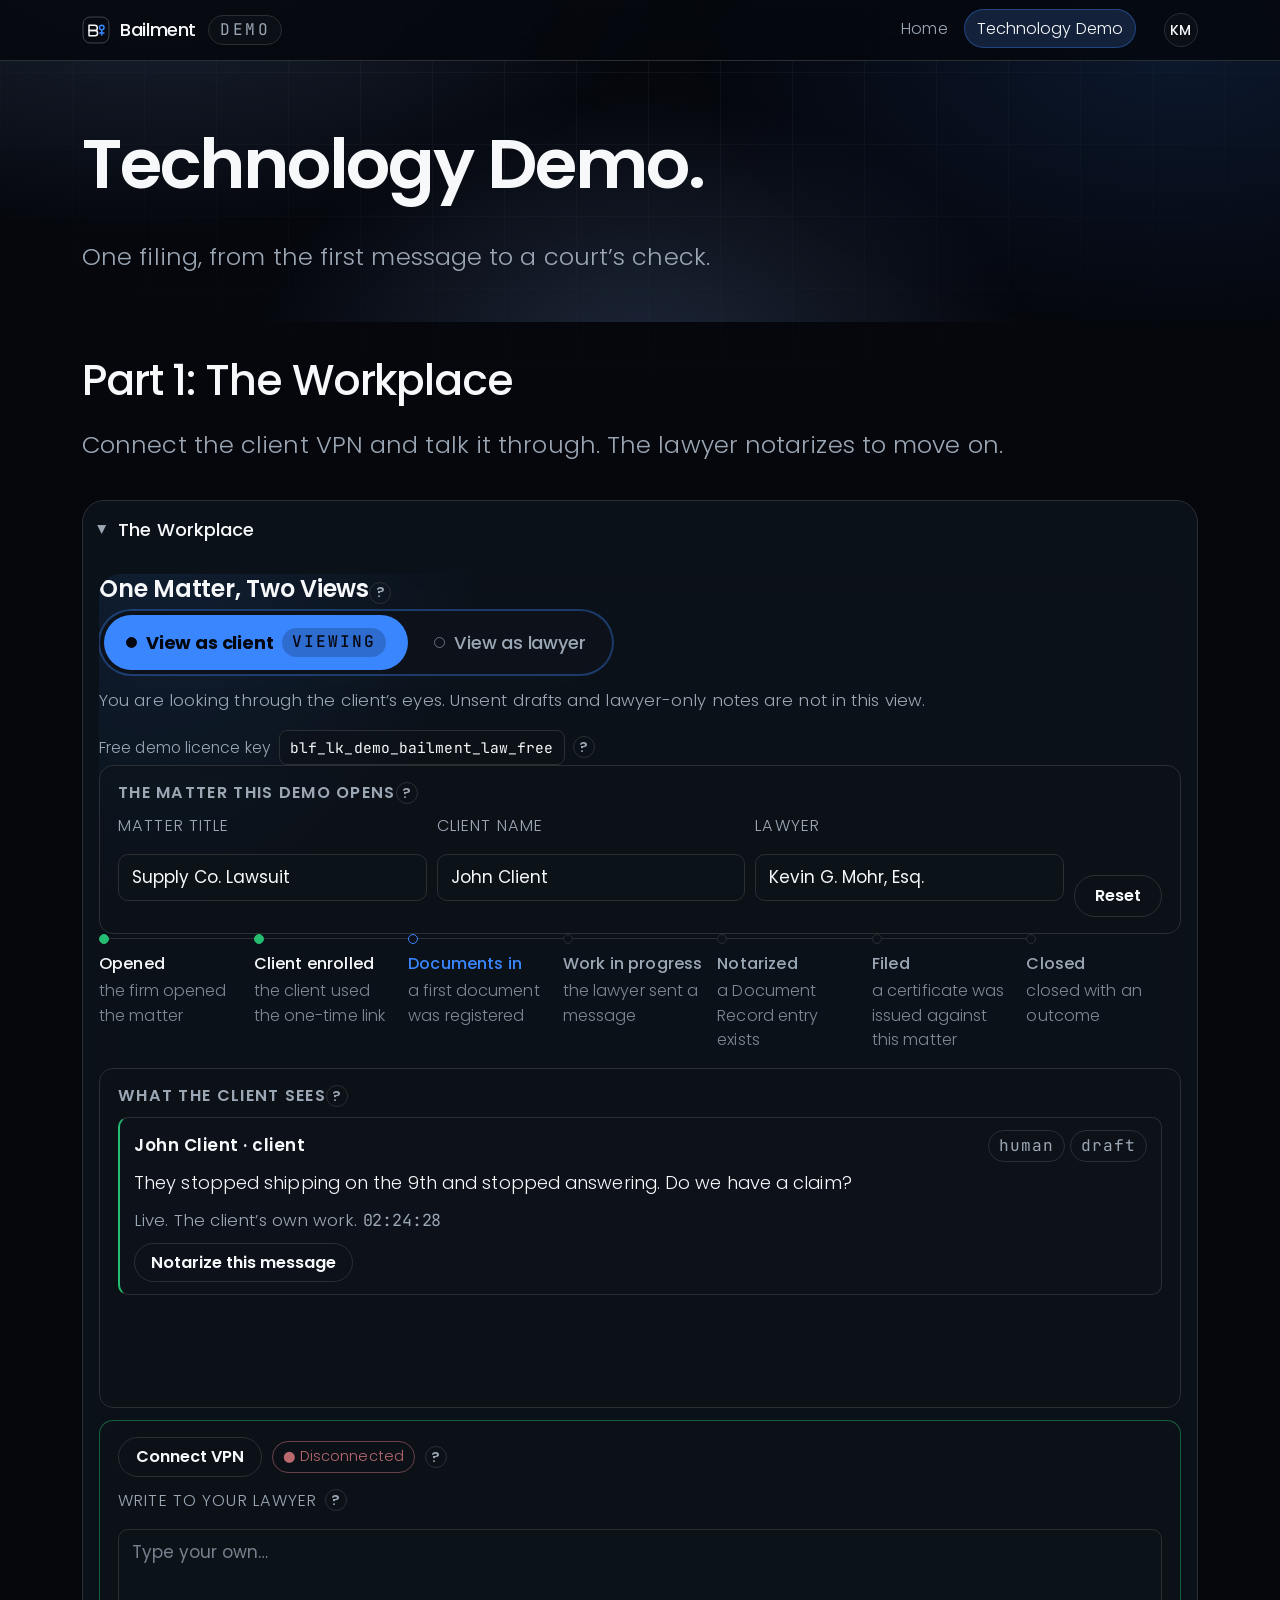
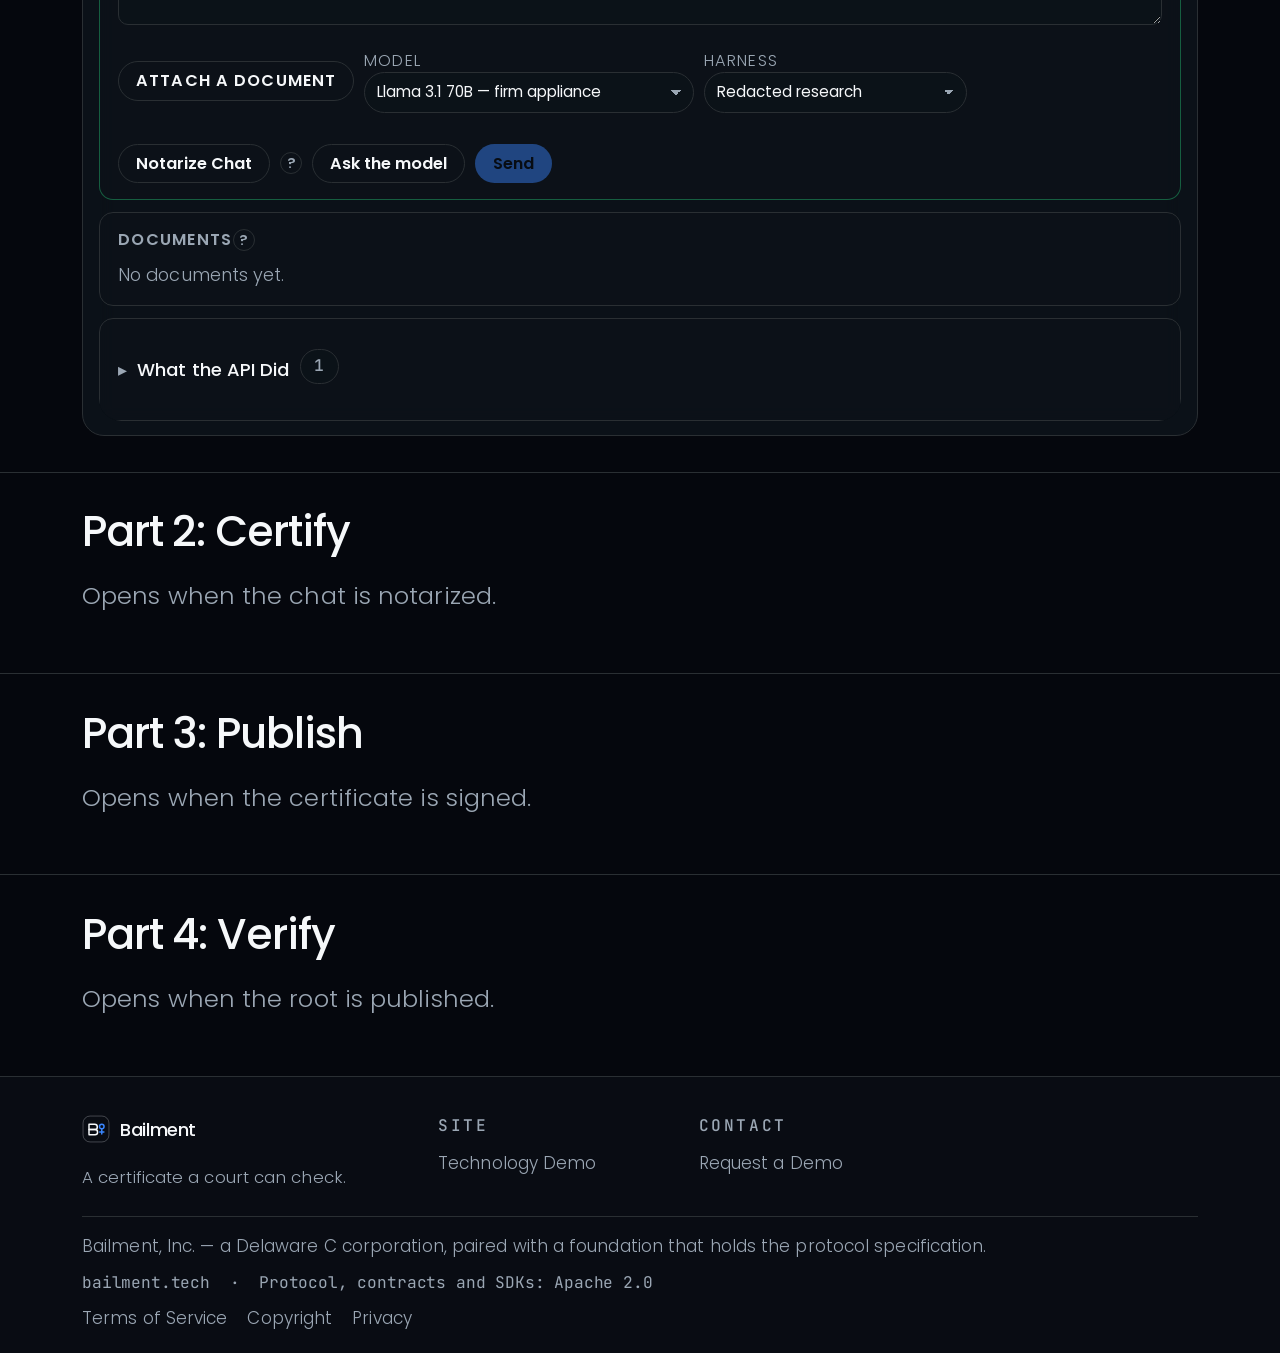
==== all-together.html @ ba3ec566 "Bailment site (bailment.tech) Co-Authored-By: Claude Opus 5.5 <noreply@anthropic.com>" ====
<!DOCTYPE html>
<html lang="en">
<head>
  <meta charset="utf-8">
  <meta name="viewport" content="width=device-width, initial-scale=1">
  <meta http-equiv="Cache-Control" content="no-cache">
  <title>Technology Demo &mdash; one filing, start to finish | Bailment</title>
  <meta name="description" content="One filing from start to finish: work the matter, certify it, publish the root, and check it the way a court would.">
  <meta name="color-scheme" content="dark">
  <link rel="canonical" href="https://bailment.tech/all-together.html">
  <link rel="icon" href="assets/favicon.svg" type="image/svg+xml">
  <meta property="og:type" content="website">
  <meta property="og:site_name" content="Bailment">
  <meta property="og:title" content="Technology Demo &mdash; one filing, start to finish | Bailment">
  <meta property="og:description" content="One filing from start to finish: work the matter, certify it, publish the root, and check it the way a court would.">
  <meta property="og:url" content="https://bailment.tech/all-together.html">
  <meta property="og:image" content="https://bailment.tech/assets/og.png">
  <meta property="og:image:width" content="1200">
  <meta property="og:image:height" content="630">
  <meta property="og:image:alt" content="Bailment - a certificate a court can check">
  <meta name="twitter:card" content="summary_large_image">
  <meta name="twitter:title" content="Technology Demo &mdash; one filing, start to finish | Bailment">
  <meta name="twitter:description" content="One filing from start to finish: work the matter, certify it, publish the root, and check it the way a court would.">
  <meta name="twitter:image" content="https://bailment.tech/assets/og.png">
  <link rel="stylesheet" href="style.css?v=12">
  <link rel="stylesheet" href="app/app.css?v=20">
</head>
<body>
<a class="skip" href="#main">Skip to content</a>
<header class="nav">
  <div class="wrap nav-inner">
    <a class="brand" href="index.html">
      <svg viewBox="0 0 32 32" role="img" aria-label="Bailment mark" focusable="false"><title>Bailment</title><rect x="1.2" y="1.2" width="29.6" height="29.6" rx="8" fill="none" stroke="currentColor" stroke-opacity=".28"/><path d="M8 21.5V10.5h6.4a3.1 3.1 0 0 1 0 6.2H8" fill="none" stroke="currentColor" stroke-width="1.7" stroke-linecap="round" stroke-linejoin="round"/><path d="M8 16.7h6.9a2.9 2.9 0 0 1 0 5.8H8" fill="none" stroke="currentColor" stroke-width="1.7" stroke-linecap="round" stroke-linejoin="round"/><circle cx="22.6" cy="13.1" r="2.6" fill="none" stroke="#3A86FF" stroke-width="1.7"/><path d="M22.6 15.7v5.9" stroke="#3A86FF" stroke-width="1.7" stroke-linecap="round"/><path d="M20.2 19.4h4.8" stroke="#3A86FF" stroke-width="1.7" stroke-linecap="round"/></svg>
      <span class="brand-name">Bailment</span>
    </a>
    <span class="stage" data-config="demoBanner" title="Working demonstration, not a production deployment">demo</span>
    <nav aria-label="Main">
      <ul class="nav-links">
        <li><a href="index.html">Home</a></li>
        <li><a href="all-together.html" aria-current="page">Technology Demo</a></li>
      </ul>
    </nav>
  </div>
</header>

<main id="main">

<section class="hero">
  <div class="wrap">
    <h1>Technology Demo.</h1>
    <p class="lead">One filing, from the first message to a court&rsquo;s check.</p>
  </div>
</section>

<section class="section tight together-part" id="part-1">
  <div class="wrap">
    <h2>Part 1: The Workplace</h2>
    <p class="lead together-status" role="status">Connect the client VPN and talk it through. The lawyer notarizes to move on.</p>
    <!-- every notarized document, by name and hash; filled by app/together.js -->
    <ul class="together-docs" id="together-docs" hidden></ul>
    <details class="wp-fold together-fold" id="part-1-fold" open>
      <summary>The Workplace</summary>
      <section class="widget" id="widget-workplace" data-widget="workplace" aria-label="Workplace console">
        <p class="widget-placeholder">Loading&hellip;</p>
      </section>
    </details>
  </div>
</section>

<section class="section tight together-part" id="part-2">
  <div class="wrap">
    <h2>Part 2: Certify</h2>
    <p class="lead together-status" role="status">Opens when the chat is notarized.</p>
    <details class="wp-fold together-fold together-body" id="part-2-fold" hidden>
      <summary>The Certificate Generator</summary>
      <!-- id="wp-certify": the workplace's own certify buttons fill this builder, as they fill the dialog on workplace.html -->
      <section class="widget" id="wp-certify" data-widget="certificate" data-mode="build" aria-label="Certificate builder">
        <p class="widget-placeholder">Loading&hellip;</p>
      </section>
    </details>
  </div>
</section>

<section class="section tight together-part" id="part-3">
  <div class="wrap">
    <h2>Part 3: Publish</h2>
    <p class="lead together-status" role="status">Opens when the certificate is signed.</p>
    <details class="wp-fold together-fold together-body" id="part-3-fold" hidden>
      <summary>The Period Root</summary>
      <section class="widget" id="widget-protocol" data-widget="protocol" aria-label="Period root demo">
        <p class="widget-placeholder">Loading&hellip;</p>
      </section>
    </details>
  </div>
</section>

<section class="section tight together-part" id="part-4">
  <div class="wrap">
    <h2>Part 4: Verify</h2>
    <p class="lead together-status" role="status">Opens when the root is published.</p>
    <details class="wp-fold together-fold together-body" id="part-4-fold" hidden>
      <summary>The Verifier</summary>
      <section class="widget" id="widget-verifier" data-widget="certificate" data-mode="verify" aria-label="Certificate verifier">
        <p class="widget-placeholder">Loading&hellip;</p>
      </section>
    </details>
  </div>
</section>

</main>

<footer class="footer">
  <div class="wrap">
    <div class="footer-grid">
      <div>
        <a class="brand" href="index.html">
          <svg viewBox="0 0 32 32" role="img" aria-label="Bailment mark" focusable="false"><title>Bailment</title><rect x="1.2" y="1.2" width="29.6" height="29.6" rx="8" fill="none" stroke="currentColor" stroke-opacity=".28"/><path d="M8 21.5V10.5h6.4a3.1 3.1 0 0 1 0 6.2H8" fill="none" stroke="currentColor" stroke-width="1.7" stroke-linecap="round" stroke-linejoin="round"/><path d="M8 16.7h6.9a2.9 2.9 0 0 1 0 5.8H8" fill="none" stroke="currentColor" stroke-width="1.7" stroke-linecap="round" stroke-linejoin="round"/><circle cx="22.6" cy="13.1" r="2.6" fill="none" stroke="#3A86FF" stroke-width="1.7"/><path d="M22.6 15.7v5.9" stroke="#3A86FF" stroke-width="1.7" stroke-linecap="round"/><path d="M20.2 19.4h4.8" stroke="#3A86FF" stroke-width="1.7" stroke-linecap="round"/></svg>
          <span class="brand-name">Bailment</span>
        </a>
        <p class="muted" style="margin-top:14px;max-width:36ch;font-size:.98rem">
          A certificate a court can check.
        </p>
      </div>
      <div>
        <h4>Site</h4>
        <ul>
          <li><a href="all-together.html">Technology Demo</a></li>
        </ul>
      </div>
      <div>
        <h4>Contact</h4>
        <ul>
          <li><a href="mailto:admin@bailment.tech" data-config="contactEmail">Request a Demo</a></li>
          </ul>
      </div>
    </div>
    <div class="footer-bottom">
      <p>Bailment, Inc. &mdash; a Delaware C corporation, paired with a foundation that holds the protocol specification.</p>
      <p class="mono">bailment.tech &nbsp;&middot;&nbsp; Protocol, contracts and SDKs: Apache&nbsp;2.0</p>
      <ul class="footer-legal">
        <li><a href="terms.html">Terms of Service</a></li>
        <li><a href="copyright.html">Copyright</a></li>
        <li><a href="privacy.html">Privacy</a></li>
      </ul>
    </div>
  </div>
</footer>
<script src="app/crypto.js?v=5"></script>
<script src="app/ui.js?v=11"></script>
<script src="app/protocol.js?v=9"></script>
<script src="app/certificate.js?v=21"></script>
<script src="app/workplace.js?v=28"></script>
<script src="app/together.js?v=6"></script>
<script>
window.addEventListener('load', function () {
  setTimeout(function () {
    var mounts = document.querySelectorAll('.widget');
    for (var i = 0; i < mounts.length; i++) {
      if (!mounts[i].querySelector('.widget-placeholder')) continue;
      mounts[i].innerHTML =
        '<p class="widget-placeholder">This demo did not load. If you opened the page from a file, ' +
        'run <b>serve.bat</b> in the project folder (or <b>python -m http.server 8000 --directory site</b>) ' +
        'and reopen it at <b>http://localhost:8000</b>.</p>';
    }
  }, 600);
});
</script>
<script src="app/profile.js?v=4"></script>
<script src="app/config.js?v=8"></script>
</body>
</html>
---- style.css ----
@import url("tokens.css?v=3");

/* Self-hosted fonts. No request leaves the visitor's browser for a third party.
   Files in assets/fonts/, latin subset, from Google Fonts under the SIL Open Font License. */
@font-face{font-family:Poppins;font-style:normal;font-weight:300;font-display:swap;src:url("assets/fonts/poppins-300.woff2") format("woff2")}
@font-face{font-family:Poppins;font-style:normal;font-weight:400;font-display:swap;src:url("assets/fonts/poppins-400.woff2") format("woff2")}
@font-face{font-family:Poppins;font-style:normal;font-weight:500;font-display:swap;src:url("assets/fonts/poppins-500.woff2") format("woff2")}
@font-face{font-family:Poppins;font-style:normal;font-weight:600;font-display:swap;src:url("assets/fonts/poppins-600.woff2") format("woff2")}
@font-face{font-family:'JetBrains Mono';font-style:normal;font-weight:100 800;font-display:swap;src:url("assets/fonts/jetbrains-mono-var.woff2") format("woff2")}


/* ---------------------------------------------------------------------------
   Bailment / Bailee — shared stylesheet
   Dark canvas, glass panels, hairline borders, radial halos, pill chips.
   Colours and fonts come from tokens.css. Do not redefine them here.
--------------------------------------------------------------------------- */

*,*::before,*::after{box-sizing:border-box}

/* :root, not html, on purpose. app/config.js appends a <style data-bailee-theme>
   block LAST in the head, and it used to carry `html{font-size:calc(100% * ...)}`
   and `body{font-size:calc(16px * ...)}` — which dragged the page back to a 16px
   root and a 16px body, exactly the "smaller and harder to read" Kevin reported.
   Two fixes, belt and braces: config.js now repeats these authored numbers
   (106.25% and 1.06rem) instead of 16px, AND a (0,1,0) `:root` with a (0,0,2)
   `html body` outranks that block's (0,0,1) selectors whatever the source order.
   Both still read --font-scale, so an administrator's scale hook keeps working on
   top of 17px. If these numbers move, move the pair in app/config.js with them. */
:root{
  -webkit-text-size-adjust:100%;
  scroll-behavior:smooth;
  /* UI pass v4: root is 106.25% of the reader's default (17px), so browser font
     settings still win. Every rem below is 17px-based. */
  font-size:calc(106.25% * var(--font-scale,1));
}

html body{
  margin:0;
  background:var(--canvas);
  color:var(--ink);
  font-family:var(--font-body);
  font-size:1.06rem;   /* ~18px, and stays 18px under the theme block */
  line-height:1.62;
  font-weight:300;
  letter-spacing:.005em;
  -webkit-font-smoothing:antialiased;
  overflow-x:hidden;
}

/* Page-wide ambient grid + halo, drawn behind everything. */
body::before{
  content:"";
  position:fixed; inset:0; z-index:-2;
  background-image:
    linear-gradient(to right,  var(--border-hairline) 1px, transparent 1px),
    linear-gradient(to bottom, var(--border-hairline) 1px, transparent 1px);
  background-size:72px 72px;
  opacity:.34;
  -webkit-mask-image:radial-gradient(ellipse 90% 60% at 50% 0%, #000 0%, transparent 78%);
  mask-image:radial-gradient(ellipse 90% 60% at 50% 0%, #000 0%, transparent 78%);
  pointer-events:none;
}
body::after{
  content:"";
  position:fixed; inset:0; z-index:-1;
  background:
    radial-gradient(760px 420px at 12% -6%,  var(--fx-halo-a), transparent 70%),
    radial-gradient(680px 420px at 92% 4%,   var(--fx-halo-b), transparent 72%);
  pointer-events:none;
}

img,svg{max-width:100%}
a{color:var(--accent);text-decoration:none}
a:hover{color:var(--accent-hover)}
a:focus-visible,button:focus-visible,input:focus-visible,select:focus-visible{
  outline:2px solid var(--accent); outline-offset:3px; border-radius:6px;
}

/* --- Type ---------------------------------------------------------------- */

h1,h2,h3,h4{
  font-family:var(--font-heading);
  font-weight:500;
  line-height:1.12;
  letter-spacing:-.022em;
  margin:0 0 .5em;
  color:var(--ink);
}
h1{font-size:clamp(2.1rem,6.4vw,4.1rem);font-weight:600;letter-spacing:-.032em}
h2{font-size:clamp(1.55rem,3.6vw,2.5rem);letter-spacing:-.026em}
h3{font-size:clamp(1.16rem,1.8vw,1.42rem);font-weight:500}
h4{font-size:1.06rem;font-weight:500}
p{margin:0 0 .92em}
p:last-child{margin-bottom:0}
strong{font-weight:500;color:var(--ink)}
small{font-size:.95rem}

.lead{
  font-size:clamp(1.14rem,2vw,1.42rem);
  line-height:1.56;
  color:var(--fg-muted);
  font-weight:300;
  max-width:62ch;
}
.muted{color:var(--fg-muted)}
.mono{font-family:var(--font-mono);font-size:.95em;letter-spacing:-.01em}
.hash{
  font-family:var(--font-mono);
  font-size:.95rem;
  line-height:1.55;
  color:var(--brand-200);
  word-break:break-all;
  letter-spacing:-.02em;
}
.accent{color:var(--accent)}

.eyebrow{
  display:inline-block;
  font-family:var(--font-mono);
  font-size:.95rem;
  font-weight:500;
  letter-spacing:.18em;
  line-height:1.45;
  text-transform:uppercase;
  color:var(--accent);
  margin:0 0 .7rem;
}
.eyebrow.dim{color:var(--fg-muted)}

/* --- Layout -------------------------------------------------------------- */

.wrap{
  width:100%;
  max-width:var(--maxw);
  margin-inline:auto;
  padding-inline:clamp(18px,4vw,32px);
}
.section{padding-block:clamp(34px,4.2vw,60px);position:relative}
.section.tight{padding-block:clamp(24px,2.8vw,40px)}
.section + .section{border-top:1px solid var(--border-hairline)}
.section-head{max-width:70ch;margin-bottom:clamp(14px,2vw,24px)}
.section-head p{color:var(--fg-muted)}

.grid{display:grid;gap:18px}
@media(min-width:640px){
  .grid.cols-2{grid-template-columns:repeat(2,1fr)}
  .grid.cols-3{grid-template-columns:repeat(2,1fr)}
  .grid.cols-4{grid-template-columns:repeat(2,1fr)}
}
@media(min-width:960px){
  .grid.cols-3{grid-template-columns:repeat(3,1fr)}
  .grid.cols-4{grid-template-columns:repeat(4,1fr)}
  .grid.split{grid-template-columns:1.05fr .95fr;gap:clamp(24px,4vw,56px);align-items:center}
}
.stack > * + *{margin-top:clamp(12px,1.6vw,18px)}

/* --- Nav ----------------------------------------------------------------- */

.nav{
  position:sticky; top:0; z-index:50;
  background:color-mix(in srgb, var(--canvas) 86%, transparent);
  backdrop-filter:blur(14px);
  -webkit-backdrop-filter:blur(14px);
  border-bottom:1px solid var(--border-hairline);
}
/* UI pass v3 — the row must never drop a link.
   Wide (>=1160px): brand + all seven links on one line.
   Narrower: the links take their own full-width line and become a single
   NO-WRAP horizontal strip that scrolls. Nothing wraps below the fold and
   all seven labels stay reachable at 360 / 768 / 1280 and at 1440@150%. */
.nav-inner{
  display:flex; align-items:center; gap:12px;
  min-height:60px;
  flex-wrap:wrap;
  padding-block:8px;
}
.nav-inner > nav{order:3;flex:1 1 100%;min-width:0}
@media(min-width:1160px){
  .nav-inner > nav{order:0;flex:0 1 auto;margin-left:auto}
}
.brand{display:inline-flex;align-items:center;gap:10px;color:var(--ink);flex:0 0 auto}
.brand:hover{color:var(--ink)}
.brand svg{display:block;width:28px;height:28px;flex:0 0 auto}
.brand-name{font-weight:500;font-size:1.06rem;letter-spacing:-.02em;white-space:nowrap}
.brand-name span{color:var(--fg-muted);font-weight:300}

.nav-links{
  display:flex; align-items:center; gap:3px;
  flex-wrap:nowrap;
  overflow-x:auto; overflow-y:hidden;
  overscroll-behavior-x:contain;
  -webkit-overflow-scrolling:touch;
  scrollbar-width:thin;
  scrollbar-color:var(--accent-ring) transparent;
  scroll-snap-type:x proximity;
  list-style:none; padding:0 2px 3px; margin-block:0;
  max-width:100%;
}
.nav-links::-webkit-scrollbar{height:4px}
.nav-links::-webkit-scrollbar-thumb{background:var(--accent-ring);border-radius:999px}
.nav-links::-webkit-scrollbar-track{background:transparent}
.nav-links li{flex:0 0 auto;scroll-snap-align:center}
.nav-links a{
  display:inline-block;
  padding:8px 12px;
  border-radius:999px;
  font-size:.95rem;
  line-height:1.3;
  color:var(--fg-muted);
  border:1px solid transparent;
  white-space:nowrap;
}
.nav-links a:hover{color:var(--ink);background:var(--chip-bg)}
.nav-links a[aria-current="page"]{
  color:var(--ink);
  background:var(--accent-subtle);
  border-color:var(--accent-ring);
}
@media(max-width:560px){
  .nav-inner{min-height:0;gap:10px}
  .nav-links{gap:2px}
  .nav-links a{padding:8px 10px}
}


/* --- Buttons ------------------------------------------------------------- */

.btn{
  display:inline-flex;align-items:center;justify-content:center;gap:9px;
  padding:12px 22px;
  border-radius:999px;
  border:1px solid transparent;
  font-family:var(--font-body);
  font-size:1rem;font-weight:500;
  line-height:1;
  cursor:pointer;
  text-align:center;
  transition:background .15s ease,border-color .15s ease,color .15s ease,transform .15s ease;
}
.btn svg{width:16px;height:16px;flex:0 0 auto}
.btn-primary{background:var(--accent);color:#04070d;border-color:var(--accent)}
.btn-primary:hover{background:var(--accent-hover);border-color:var(--accent-hover);color:#04070d}
.btn-ghost{background:var(--chip-bg);color:var(--ink);border-color:var(--border-hairline)}
.btn-ghost:hover{color:var(--ink);border-color:var(--accent-ring);background:var(--accent-subtle)}
.btn-row{display:flex;flex-wrap:wrap;gap:12px;margin-top:16px}
@media(max-width:400px){.btn{width:100%}}

/* --- Panels & chips ------------------------------------------------------ */

.panel{
  background:var(--panel-bg);
  border:1px solid var(--border-hairline);
  border-radius:var(--radius);
  padding:clamp(20px,2.6vw,28px);
  backdrop-filter:blur(8px);
  -webkit-backdrop-filter:blur(8px);
  position:relative;
}
/* backdrop-filter makes every panel its own stacking context, so a "?" tip would sit under
   the next panel; lift the panel whose tip is open */
.panel:has(.wm-help:hover),.panel:has(.wm-q:focus){z-index:5}
.panel.lg{border-radius:var(--radius-lg);padding:clamp(24px,3.4vw,40px)}
.panel.hl{border-color:var(--accent-ring);box-shadow:0 0 0 1px var(--accent-ring),0 24px 60px -40px var(--fx-glow)}
.panel h3{margin-bottom:.4em}
.panel p:last-child{margin-bottom:0}

.card-num{
  font-family:var(--font-mono);
  font-size:.95rem;letter-spacing:.14em;line-height:1.45;
  color:var(--accent);
  display:block;margin-bottom:9px;
}

.chip{
  display:inline-flex;align-items:center;gap:7px;
  padding:5px 12px;
  border-radius:999px;
  background:var(--chip-bg);
  border:1px solid var(--border-hairline);
  font-family:var(--font-mono);
  font-size:.95rem;
  line-height:1.4;
  letter-spacing:.06em;
  color:var(--fg-muted);
  white-space:nowrap;
}
.chip.on{color:var(--brand-200);border-color:var(--accent-ring);background:var(--accent-subtle)}
.chip-row{display:flex;flex-wrap:wrap;gap:8px}
.dot{width:6px;height:6px;border-radius:50%;background:var(--accent);flex:0 0 auto}

/* --- Stat band ----------------------------------------------------------- */

.stats{
  display:grid;gap:1px;
  background:var(--border-hairline);
  border:1px solid var(--border-hairline);
  border-radius:var(--radius);
  overflow:hidden;
  grid-template-columns:1fr;
}
@media(min-width:560px){.stats{grid-template-columns:repeat(2,1fr)}}
@media(min-width:960px){.stats{grid-template-columns:repeat(auto-fit,minmax(180px,1fr))}}
.stat{background:var(--neutral-950);padding:18px}
.stat b{
  display:block;
  font-size:clamp(1.6rem,3vw,2.1rem);
  font-weight:600;line-height:1.05;letter-spacing:-.03em;
  color:var(--ink);
  margin-bottom:6px;
}
.stat span{display:block;font-size:.95rem;color:var(--fg-muted);line-height:1.5}

/* --- Tables -------------------------------------------------------------- */

.scroll-x{
  overflow-x:auto;
  -webkit-overflow-scrolling:touch;
  border:1px solid var(--border-hairline);
  border-radius:var(--radius);
  background:var(--panel-bg);
}
.scroll-x > table{border:0;border-radius:0;background:transparent;margin:0;min-width:520px}
table{
  width:100%;
  border-collapse:collapse;
  font-size:1rem;
  line-height:1.55;
}
caption{
  caption-side:top;
  text-align:left;
  padding:14px 16px 0;
  color:var(--fg-muted);
  font-size:.95rem;
}
th,td{
  text-align:left;
  vertical-align:top;
  padding:12px 16px;
  border-bottom:1px solid var(--border-hairline);
}
thead th{
  font-family:var(--font-mono);
  font-weight:500;
  font-size:.95rem;
  letter-spacing:.12em;
  line-height:1.4;
  text-transform:uppercase;
  color:var(--accent);
  white-space:nowrap;
}
tbody th{font-weight:500;color:var(--ink)}
tbody td{color:var(--fg-muted)}
tbody tr:last-child th,tbody tr:last-child td{border-bottom:0}
tbody tr:hover td,tbody tr:hover th{background:color-mix(in srgb,var(--brand-400) 5%,transparent)}
td .mono,th .mono{color:var(--brand-200)}
.num{font-family:var(--font-mono);color:var(--brand-200);white-space:nowrap}

/* --- Lists --------------------------------------------------------------- */

.ticks{list-style:none;padding:0;margin:0}
.ticks li{
  position:relative;
  padding-left:26px;
  margin-bottom:9px;
  color:var(--fg-muted);
}
.ticks li:last-child{margin-bottom:0}
.ticks li::before{
  content:"";
  position:absolute;left:0;top:.62em;
  width:9px;height:9px;border-radius:2px;
  background:var(--accent);
  box-shadow:0 0 12px var(--fx-glow);
}
.ticks.no li::before{background:var(--fg-muted);opacity:.5;box-shadow:none}
.ticks li strong{color:var(--ink)}

.kv{list-style:none;padding:0;margin:0}
.kv li{
  display:flex;flex-wrap:wrap;gap:6px 14px;
  padding:10px 0;
  border-bottom:1px solid var(--border-hairline);
}
.kv li:last-child{border-bottom:0}
.kv b{font-weight:500;min-width:180px;flex:0 0 auto}
.kv span{color:var(--fg-muted);flex:1 1 220px}

/* --- Hero ---------------------------------------------------------------- */

.hero{
  position:relative;
  padding-block:clamp(34px,5vw,68px) clamp(24px,3.6vw,46px);
  overflow:hidden;
}
.hero::before{
  content:"";
  position:absolute;
  left:50%;top:-30%;
  width:min(1100px,150vw);height:min(760px,110vw);
  transform:translateX(-50%);
  background:radial-gradient(closest-side, var(--fx-halo-a), transparent 72%);
  pointer-events:none;
}
.hero .wrap{position:relative}
.hero h1{max-width:18ch}
.hero .lead{margin-top:16px}

/* --- Certificate mock (hero visual) -------------------------------------- */

.cert{
  background:linear-gradient(160deg,color-mix(in srgb,var(--neutral-900) 72%,transparent),var(--panel-bg));
  border:1px solid var(--border-hairline);
  border-radius:var(--radius-lg);
  padding:clamp(20px,2.6vw,28px);
  box-shadow:0 40px 90px -60px var(--fx-glow);
  backdrop-filter:blur(10px);
  -webkit-backdrop-filter:blur(10px);
}
.cert-top{
  display:flex;justify-content:space-between;align-items:center;gap:12px;
  padding-bottom:14px;margin-bottom:16px;
  border-bottom:1px solid var(--border-hairline);
}
.cert-title{font-family:var(--font-mono);font-size:.95rem;letter-spacing:.12em;line-height:1.4;text-transform:uppercase;color:var(--fg-muted)}
.cert-claim{
  display:flex;gap:11px;align-items:flex-start;
  padding:10px 0;
  border-bottom:1px solid var(--border-hairline);
  font-size:1rem;
  line-height:1.5;
}
.cert-claim:last-of-type{border-bottom:0}
.cert-claim svg{width:17px;height:17px;flex:0 0 auto;margin-top:3px;color:var(--accent)}
.cert-foot{
  margin-top:16px;padding-top:14px;
  border-top:1px solid var(--border-hairline);
}

/* --- Diagrams ------------------------------------------------------------ */

.diagram{
  border:1px solid var(--border-hairline);
  border-radius:var(--radius);
  background:var(--panel-bg);
  padding:clamp(14px,2vw,22px);
  overflow-x:auto;
  -webkit-overflow-scrolling:touch;
}
.diagram svg{display:block;height:auto;min-width:880px;width:100%}
figure{margin:0}
figure > figcaption{margin-top:12px;font-size:.95rem;line-height:1.55;color:var(--fg-muted);max-width:76ch}

.stage{
  display:inline-flex;align-items:center;
  padding:3px 11px;
  border-radius:999px;
  border:1px solid var(--border-hairline);
  background:var(--chip-bg);
  font-family:var(--font-mono);
  font-size:.95rem;letter-spacing:.16em;line-height:1.4;text-transform:uppercase;
  color:var(--fg-muted);
  flex:0 0 auto;
}

.stage-note{
  display:flex;gap:10px;align-items:flex-start;
  margin:16px 0 0;
  font-size:.98rem;
  line-height:1.55;
  color:var(--fg-muted);
}
.stage-note::before{
  content:"";
  width:6px;height:6px;border-radius:50%;
  background:var(--accent);
  flex:0 0 auto;margin-top:.55em;
}

.skip{
  position:absolute;left:-9999px;top:0;
  background:var(--accent);color:#04070d;
  padding:10px 16px;border-radius:0 0 var(--radius-sm) 0;
  font-size:1rem;z-index:100;
}
.skip:focus{left:0;color:#04070d}
.dg-box{fill:var(--neutral-950);stroke:var(--border-hairline)}
.dg-box-a{fill:var(--accent-subtle);stroke:var(--accent-ring)}
.dg-t{fill:var(--ink);font-family:var(--font-body);font-size:13px;font-weight:400}
.dg-s{fill:var(--fg-muted);font-family:var(--font-mono);font-size:10.5px;letter-spacing:.06em}
.dg-l{fill:var(--accent);font-family:var(--font-mono);font-size:10px;letter-spacing:.06em}
.dg-line{stroke:var(--border-hairline);stroke-width:1.2;fill:none}
.dg-line-a{stroke:var(--accent);stroke-width:1.4;fill:none;opacity:.85}
.dg-bar{fill:var(--accent)}
.dg-bar-n{fill:var(--tint-ember)}
.dg-grid{stroke:var(--border-hairline);fill:none}

/* --- Callouts ------------------------------------------------------------ */

.note{
  border-left:2px solid var(--accent);
  padding:4px 0 4px 18px;
  color:var(--fg-muted);
  margin:16px 0;
}
.note strong{color:var(--ink)}
.quote{
  font-size:clamp(1.05rem,2.2vw,1.42rem);
  line-height:1.5;
  font-weight:300;
  letter-spacing:-.018em;
  color:var(--ink);
  max-width:56ch;
}
.quote cite{display:block;margin-top:13px;font-size:.95rem;line-height:1.45;font-style:normal;color:var(--fg-muted);font-family:var(--font-mono);letter-spacing:.1em;text-transform:uppercase}

/* --- CTA band ------------------------------------------------------------ */

.cta{
  position:relative;
  border:1px solid var(--accent-ring);
  border-radius:var(--radius-lg);
  padding:clamp(24px,4vw,48px);
  background:
    radial-gradient(700px 320px at 50% 0%, var(--fx-halo-b), transparent 70%),
    var(--panel-bg);
  text-align:center;
  overflow:hidden;
}
.cta h2{max-width:22ch;margin-inline:auto}
.cta .lead{margin-inline:auto}
.cta .btn-row{justify-content:center}

/* --- Widget mount points ------------------------------------------------- */

.widget{
  display:block;
  background:var(--panel-bg);
  border:1px solid var(--border-hairline);
  border-radius:var(--radius);
  padding:clamp(20px,2.6vw,28px);
  margin-block:16px;
  backdrop-filter:blur(8px);
  -webkit-backdrop-filter:blur(8px);
}
.widget-placeholder{color:var(--fg-muted);font-family:var(--font-mono);font-size:.95rem;line-height:1.6;margin:0}

/* --- Footer -------------------------------------------------------------- */

.footer{
  border-top:1px solid var(--border-hairline);
  padding-block:clamp(24px,3.2vw,38px) 22px;
  background:color-mix(in srgb,var(--neutral-950) 55%,transparent);
}
.footer-grid{display:grid;gap:22px;grid-template-columns:1fr}
@media(min-width:720px){.footer-grid{grid-template-columns:1.4fr 1fr 1fr 1fr}}
.footer h4{
  font-family:var(--font-mono);font-size:.95rem;font-weight:500;
  letter-spacing:.16em;line-height:1.4;text-transform:uppercase;color:var(--fg-muted);
  margin-bottom:11px;
}
.footer ul{list-style:none;padding:0;margin:0}
.footer li{margin-bottom:6px}
.footer li a{color:var(--fg-muted);font-size:1rem}
.footer li a:hover{color:var(--ink)}
.footer-bottom{
  margin-top:clamp(16px,2.4vw,24px);
  padding-top:16px;
  border-top:1px solid var(--border-hairline);
  display:flex;flex-wrap:wrap;gap:10px 22px;justify-content:space-between;
  font-size:1rem;line-height:1.55;color:var(--fg-muted);
}
.footer-bottom p{margin:0}
/* legal placeholders live in the footer only, never in the top nav */
.footer-legal{
  flex:1 1 100%;
  display:flex;flex-wrap:wrap;gap:6px 20px;
  list-style:none;margin:0;padding:0;
}
.footer-legal li{margin:0}
.footer-legal a{color:var(--fg-muted);font-size:1rem}
.footer-legal a:hover{color:var(--ink)}

/* --- Small screens ------------------------------------------------------- */

@media(max-width:400px){
  html body{font-size:1.02rem}
  .panel,.cert,.widget{padding:18px}
  th,td{padding:11px 12px}
}

@media(prefers-reduced-motion:reduce){
  :root{scroll-behavior:auto}
  *{transition-duration:.01ms !important;animation-duration:.01ms !important}
}

/* Home hero certificate: the two actions sit under "Check It". Black pills, blue glow on hover. */
.cert-foot .btn-row{margin-top:12px}
.cert-foot .btn{background:#000;color:#fff;border-color:#000;transition:box-shadow .15s ease,border-color .15s ease,transform .15s ease}
.cert-foot .btn:hover,.cert-foot .btn:focus-visible{
  background:#000;color:#fff;border-color:var(--accent);
  box-shadow:0 0 0 1px var(--accent),0 0 20px 2px color-mix(in srgb,var(--accent) 55%,transparent);
}

/* ------------------------------------------------------------ the profile
   One identity, reachable from every page. The avatar sits at the end of the nav. */
.pf-button{
  margin-left:14px;display:inline-flex;align-items:center;justify-content:center;
  background:none;border:0;padding:0;cursor:pointer;
}
.pf-avatar{
  display:inline-flex;align-items:center;justify-content:center;
  width:34px;height:34px;border-radius:999px;
  background:var(--chip-bg);color:var(--ink);
  border:1px solid var(--border-hairline);
  font-family:var(--font-body);font-size:.82rem;font-weight:500;letter-spacing:.02em;
}
.pf-button:hover .pf-avatar,.pf-button:focus-visible .pf-avatar{border-color:var(--accent);color:var(--accent)}
.pf-dialog{
  width:min(820px,94vw);max-height:88vh;overflow:auto;padding:0 20px 20px;
  background:var(--bg-surface,#121b24);color:var(--ink);
  border:1px solid var(--border-hairline);border-radius:var(--radius-lg);
}
.pf-dialog::backdrop{background:rgba(2,5,12,.72)}
.pf-top{
  position:sticky;top:0;z-index:1;display:flex;align-items:center;justify-content:space-between;
  gap:16px;padding:16px 0;background:inherit;border-bottom:1px solid var(--border-hairline);
}
.pf-who{display:flex;align-items:center;gap:12px}
.pf-who small{display:block;color:var(--fg-muted);font-size:.86rem}
.pf-tabs{display:flex;flex-wrap:wrap;gap:8px;padding:14px 0}
.pf-tab{
  background:var(--chip-bg);color:var(--fg-muted);border:1px solid var(--border-hairline);
  border-radius:999px;padding:7px 14px;font-family:var(--font-body);font-size:.9rem;cursor:pointer;
}
.pf-tab.on,.pf-tab:hover{color:var(--ink);border-color:var(--accent)}
.pf-pane{padding-bottom:8px}
.pf-field{display:block;margin:10px 0}
.pf-field span{display:block;font-size:.8rem;letter-spacing:.08em;text-transform:uppercase;color:var(--fg-muted);margin-bottom:6px}
.pf-field input{
  width:100%;background:var(--chip-bg);color:var(--ink);border:1px solid var(--border-hairline);
  border-radius:10px;padding:10px 13px;font-family:var(--font-body);font-size:1rem;
}
.pf-line{display:flex;justify-content:space-between;gap:16px;padding:9px 0;border-bottom:1px solid var(--border-hairline)}
.pf-line span{color:var(--fg-muted)}
.pf-key{margin:14px 0}
.pf-keylabel{display:block;font-size:.8rem;letter-spacing:.08em;text-transform:uppercase;color:var(--fg-muted);margin-bottom:6px}
.pf-key textarea{
  width:100%;background:var(--chip-bg);color:var(--ink);border:1px solid var(--border-hairline);
  border-radius:10px;padding:10px 13px;font-family:var(--font-mono);font-size:.86rem;word-break:break-all;
}
.pf-warn{margin:8px 0 0;padding:10px 13px;border-radius:10px;font-size:.92rem;
  background:color-mix(in srgb,#F59E0B 12%,transparent);border:1px solid color-mix(in srgb,#F59E0B 45%,transparent)}
.pf-hist{list-style:none;margin:0;padding:0}
.pf-hist li{border-bottom:1px solid var(--border-hairline)}
.pf-hist label{display:flex;align-items:center;gap:12px;padding:10px 0;cursor:pointer}
.pf-when{color:var(--fg-muted);font-size:.88rem;min-width:180px}
.pf-what{flex:1}
.pf-preview{
  white-space:pre-wrap;background:var(--chip-bg);border:1px solid var(--border-hairline);
  border-radius:10px;padding:14px;font-family:var(--font-mono);font-size:.82rem;max-height:320px;overflow:auto;
}

/* The "?" explainer, for widgets and the profile dialog alike. It lives here because
   the dialog opens on pages that do not load app.css. Requirements: app/app.css. */
.pf-dialog .pf-line{position:relative}
.pf-dialog .wm-help{display:inline-flex;align-items:center;vertical-align:middle;margin-left:6px}
:is(.widget,.pf-dialog) .wm-q{
  display:inline-flex;align-items:center;justify-content:center;
  width:22px;height:22px;padding:0;flex:0 0 auto;
  background:transparent;color:var(--fg-muted);
  border:1px solid var(--border-hairline);border-radius:999px;
  font-family:var(--font-body);font-size:.85rem;line-height:1;font-weight:600;
  cursor:help;transition:color .15s,border-color .15s;
}
:is(.widget,.pf-dialog) .wm-q:hover{color:var(--accent);border-color:var(--accent)}
:is(.widget,.pf-dialog) .wm-q:focus{outline:none;color:var(--accent);border-color:var(--accent);
  box-shadow:0 0 0 3px var(--accent-ring)}

:is(.widget,.pf-dialog) .wm-tip{
  display:none;position:absolute;z-index:30;
  left:0;right:0;top:100%;margin-top:6px;
  max-width:100%;box-sizing:border-box;
  background:var(--neutral-950);color:var(--ink);
  border:1px solid var(--accent-ring);border-radius:var(--radius-sm);
  padding:11px 13px;
  font-family:var(--font-body);font-size:.98rem;line-height:1.55;
  text-transform:none;letter-spacing:normal;font-weight:400;
  box-shadow:0 10px 30px rgba(0,0,0,.45);
  pointer-events:none;                 /* never blocks the control it explains */
}
:is(.widget,.pf-dialog) .wm-q:hover + .wm-tip,
:is(.widget,.pf-dialog) .wm-help:hover .wm-tip,
:is(.widget,.pf-dialog) .wm-q:focus + .wm-tip,
:is(.widget,.pf-dialog) .wm-q:focus-visible + .wm-tip{display:block}
/* who notarized, and the case filter */
.pf-by{font-size:.72rem;letter-spacing:.08em;text-transform:uppercase;padding:2px 8px;border-radius:999px;
  border:1px solid var(--border-hairline);color:var(--fg-muted);flex:0 0 auto}
.pf-by.client{border-color:color-mix(in srgb,var(--tint-lime) 55%,transparent);color:var(--tint-lime)}
.pf-by.lawyer{border-color:var(--accent-ring);color:var(--accent)}
.pf-filter{display:flex;align-items:center;gap:10px;margin:0 0 10px;color:var(--fg-muted);font-size:.9rem}
.pf-filter select{background:var(--neutral-950);color:var(--ink);border:1px solid var(--border-hairline);
  border-radius:999px;padding:6px 12px;color-scheme:dark;font-family:var(--font-body)}
---- app/app.css ----
/* Bailee widget styles. Tokens only — no new colours.
   Scoped under .widget so page styles are untouched. */
@import url('../tokens.css?v=3');
@import url('https://fonts.googleapis.com/css2?family=Poppins:wght@300;400;500;600&family=JetBrains+Mono:wght@400;500&display=swap');

.widget{
  font-family:var(--font-body);
  color:var(--ink);
  background:var(--panel-bg);
  border:1px solid var(--border-hairline);
  border-radius:var(--radius-lg,22px);
  padding:22px 24px 20px;
  margin:16px 0;
  position:relative;
  overflow:hidden;
  backdrop-filter:blur(8px);
}
.widget::before{
  content:'';position:absolute;inset:-40% 40% 60% -20%;pointer-events:none;
  background:radial-gradient(60% 60% at 30% 40%,var(--fx-halo-b),transparent 70%);
}
.widget > *{position:relative}

.widget h2{font-size:1.4rem;font-weight:600;margin:0 0 6px;letter-spacing:-.01em;line-height:1.25}
.widget h3{font-size:.95rem;font-weight:600;margin:0 0 9px;letter-spacing:.08em;
  text-transform:uppercase;color:var(--fg-muted);line-height:1.4}
.widget p{margin:0 0 11px;color:var(--fg-muted);font-size:1.05rem;line-height:1.6}
.widget .lede{margin-bottom:16px}
.widget a{color:var(--accent)}
.widget hr{border:0;border-top:1px solid var(--border-hairline);margin:16px 0}

/* ---- panels ---- */
.widget .panel{
  background:var(--chip-bg);border:1px solid var(--border-hairline);
  border-radius:var(--radius);padding:16px 18px;
}
.widget .panel + .panel{margin-top:12px}
.widget .cols{display:grid;gap:14px;grid-template-columns:1fr 1fr}
.widget .cols3{display:grid;gap:14px;grid-template-columns:repeat(3,1fr)}
@media (max-width:760px){.widget .cols,.widget .cols3{grid-template-columns:1fr}}

.widget .panel.chain{border-color:color-mix(in srgb,var(--accent) 45%,transparent)}
.widget .panel.local{border-color:color-mix(in srgb,var(--tint-lime) 45%,transparent)}
.widget .panel.chain h3{color:var(--accent)}
.widget .panel.local h3{color:var(--tint-lime)}

/* ---- form controls ---- */
.widget label{display:block;font-size:.95rem;letter-spacing:.07em;text-transform:uppercase;
  color:var(--fg-muted);margin:0 0 9px;line-height:1.45}
.widget .field{margin-bottom:14px}
.widget input,.widget select,.widget textarea{
  width:100%;box-sizing:border-box;background:var(--neutral-950);color:var(--ink);
  border:1px solid var(--border-hairline);border-radius:var(--radius-sm);
  padding:10px 13px;font-family:var(--font-body);font-size:1rem;line-height:1.45;
}
.widget textarea{font-family:var(--font-mono);font-size:1rem;line-height:1.6;resize:vertical}
.widget input[type=file]{padding:9px;font-size:.95rem}
.widget input:focus,.widget select:focus,.widget textarea:focus{
  outline:none;border-color:var(--accent);box-shadow:0 0 0 3px var(--accent-ring)}
.widget .inline{display:flex;gap:10px;flex-wrap:wrap;align-items:flex-end}
.widget .inline > *{flex:1 1 160px}
.widget .inline > .btn{flex:0 0 auto}

.widget .btn{
  display:inline-flex;align-items:center;gap:8px;cursor:pointer;
  background:var(--accent);color:#04070f;border:1px solid transparent;
  border-radius:999px;padding:10px 20px;font-family:var(--font-body);
  font-weight:600;font-size:.95rem;line-height:1.2;transition:background .15s,transform .05s;
}
.widget .btn:hover{background:var(--accent-hover)}
.widget .btn:active{transform:translateY(1px)}
.widget .btn[disabled]{opacity:.45;cursor:not-allowed}
.widget .btn.ghost{background:transparent;color:var(--ink);border-color:var(--border-hairline)}
.widget .btn.ghost:hover{border-color:var(--accent);color:var(--accent)}
.widget .actions{display:flex;gap:10px;flex-wrap:wrap;margin:12px 0 0}

/* ---- mono, chips, status ---- */
.widget code,.widget .mono{font-family:var(--font-mono);font-size:.95rem;line-height:1.6;word-break:break-all}
.widget .monoblock{
  background:var(--neutral-950);border:1px solid var(--border-hairline);
  border-radius:var(--radius-sm);padding:11px 13px;margin:8px 0;cursor:pointer;
  transition:border-color .15s;
}
.widget .monoblock:hover{border-color:var(--accent)}
.widget .monoblock.copied{border-color:var(--tint-lime)}
.widget .mb-label{display:block;font-size:.95rem;letter-spacing:.09em;text-transform:uppercase;
  color:var(--fg-muted);margin-bottom:9px;line-height:1.45}
.widget .monoblock code{color:var(--brand-200)}

.widget .chip{display:inline-block;background:var(--chip-bg);border:1px solid var(--border-hairline);
  border-radius:999px;padding:5px 13px;font-size:.95rem;line-height:1.4;color:var(--fg-muted);margin:0 6px 6px 0}
.widget .chip.on{border-color:var(--accent);color:var(--accent)}

.widget .kv{display:flex;gap:14px;justify-content:space-between;align-items:baseline;
  padding:9px 0;border-bottom:1px dashed var(--border-hairline)}
.widget .kv:last-child{border-bottom:0}
.widget .kv .k{font-size:.95rem;letter-spacing:.05em;text-transform:uppercase;color:var(--fg-muted);
  flex:0 0 auto;line-height:1.5}
.widget .kv .v{text-align:right;font-size:1rem;line-height:1.5;word-break:break-word}
.widget .kv .v.mono{font-family:var(--font-mono);font-size:.95rem;color:var(--brand-200)}

.widget .ok{color:var(--tint-lime)}
.widget .bad{color:var(--tint-ember)}
.widget .warn{color:var(--tint-ice)}
.widget .muted{color:var(--fg-muted)}
.widget .verdict{display:flex;gap:10px;align-items:flex-start;padding:12px 14px;border-radius:var(--radius);
  border:1px solid var(--border-hairline);background:var(--neutral-950);margin:0 0 12px;font-size:1rem;line-height:1.55}
.widget .verdict.pass{border-color:color-mix(in srgb,var(--tint-lime) 55%,transparent)}
.widget .verdict.fail{border-color:color-mix(in srgb,var(--tint-ember) 55%,transparent)}
.widget .verdict .mark{font-size:1.1rem;line-height:1.3}
.widget .verdict strong{display:block;font-size:1.05rem;margin-bottom:3px;color:var(--ink)}

/* ---- tables ---- */
.widget table{width:100%;border-collapse:collapse;font-size:1rem;line-height:1.55;margin:6px 0 0}
.widget th{text-align:left;font-size:.95rem;letter-spacing:.09em;text-transform:uppercase;line-height:1.4;
  color:var(--fg-muted);font-weight:500;padding:11px 14px;border-bottom:1px solid var(--border-hairline)}
.widget td{padding:12px 14px;border-bottom:1px solid var(--border-hairline);vertical-align:top}
.widget tr:last-child td{border-bottom:0}
.widget td.num,.widget th.num{text-align:right;font-family:var(--font-mono);font-size:.95rem}
.widget tfoot td{font-weight:600;border-top:1px solid var(--border-hairline)}

/* ---- merkle / proof path ---- */
.widget .tree{display:flex;flex-direction:column;gap:7px;font-family:var(--font-mono);font-size:.95rem}
.widget .tree .lvl{display:flex;gap:6px;flex-wrap:wrap}
.widget .node{background:var(--neutral-950);border:1px solid var(--border-hairline);
  border-radius:8px;padding:5px 9px;color:var(--fg-muted)}
.widget .node.path{border-color:var(--accent);color:var(--accent)}
.widget .node.self{border-color:var(--tint-lime);color:var(--tint-lime)}

/* ---- certificate (printable) ---- */
.widget .cert{background:var(--neutral-950);border:1px solid var(--border-hairline);
  border-radius:var(--radius);padding:24px 28px;margin-top:14px}
.widget .cert .seal{display:flex;justify-content:space-between;align-items:flex-start;gap:20px;
  border-bottom:1px solid var(--border-hairline);padding-bottom:16px;margin-bottom:18px}
.widget .cert .seal h4{margin:0 0 5px;font-size:1.14rem;font-weight:600;letter-spacing:-.01em}
.widget .cert .seal .sub{font-size:1rem;color:var(--fg-muted);letter-spacing:.03em;line-height:1.55}
.widget .cert .claim{display:flex;gap:12px;padding:12px 0;border-bottom:1px dashed var(--border-hairline)}
.widget .cert .claim:last-of-type{border-bottom:0}
.widget .cert .claim .n{flex:0 0 30px;height:30px;border-radius:999px;border:1px solid var(--accent);
  color:var(--accent);display:flex;align-items:center;justify-content:center;font-size:1rem}
.widget .cert .claim .t{font-size:1.02rem;line-height:1.5;margin:2px 0 5px}
.widget .cert .claim .e{font-size:1rem;color:var(--fg-muted);font-family:var(--font-mono);line-height:1.6}
.widget .cert .foot{margin-top:16px;padding-top:13px;border-top:1px solid var(--border-hairline);
  font-size:1rem;color:var(--fg-muted);font-family:var(--font-mono);line-height:1.65;word-break:break-all}

@media print{
  html body{background:#fff}
  .widget{border:0;background:none;backdrop-filter:none;padding:0}
  .widget::before{display:none}
  .widget .noprint,.widget .actions,.widget .btn,.widget form,.widget .panel.builder{display:none!important}
  .widget .cert{border:1px solid #333;color:#000;background:#fff}
  .widget .cert *{color:#000!important}
  .widget .cert .claim .n{border-color:#333}
}

.widget .note{font-size:1rem;color:var(--fg-muted);line-height:1.6;
  border-left:2px solid var(--accent);padding:2px 0 2px 13px;margin:13px 0}
.widget .bignum{font-family:var(--font-mono);font-size:1.6rem;color:var(--ink);letter-spacing:-.02em}
.widget .bignum small{display:block;font-family:var(--font-body);font-size:.95rem;
  letter-spacing:.08em;text-transform:uppercase;color:var(--fg-muted);margin-top:7px;line-height:1.45}
.widget .code-readout{font-family:var(--font-mono);font-size:1.1rem;letter-spacing:.04em;
  color:var(--accent);line-height:1.8;word-break:break-all}

/* ---- phones: tables scroll instead of being clipped by .widget overflow ---- */
@media (max-width:560px){
  .widget{padding:18px 15px}
  .widget table{display:block;width:100%;max-width:100%;overflow-x:auto;-webkit-overflow-scrolling:touch}
  .widget .kv{flex-direction:column;align-items:flex-start;gap:2px}
  .widget .kv > span{flex:0 0 auto}   /* style.css .kv span basis would become a 220px height */
  .widget .kv .v{text-align:left}
  .widget .cert{padding:20px 16px}
  .widget .code-readout{font-size:.98rem}
}

/* ---- workplace console (app/workplace.js) ------------------------------
   Prefixed .wp-* and scoped under .widget, so nothing above is touched.
   Tokens only, same palette as every other widget. */
.widget .wp-bar{display:flex;gap:12px;align-items:center;flex-wrap:wrap;margin:0 0 16px}

/* THE ROLE SWITCH — this is the one thing the console exists to show, so it is
   the loudest control on the page: a real segmented switch, an accent-filled
   active side, a VIEWING badge, and a line saying whose eyes you are using.
   Markup comes from app/workplace.js (unchanged):
     <div class="wp-switch" role="group"><button class="on" data-role="client">
   Everything below is CSS only. */
.widget .wp-switch{display:inline-flex;gap:4px;padding:4px;
  border:1px solid var(--accent-ring);border-radius:999px;background:var(--neutral-950);
  box-shadow:0 0 0 1px var(--accent-ring),0 20px 44px -30px var(--fx-glow)}
.widget .wp-switch button{cursor:pointer;border:0;border-radius:999px;padding:13px 22px;
  display:inline-flex;align-items:center;gap:9px;
  background:transparent;color:var(--fg-muted);font-family:var(--font-body);
  font-size:1.06rem;font-weight:500;line-height:1.2;letter-spacing:-.01em;
  transition:background .15s,color .15s}
/* the off side reads as an empty radio, the on side as a filled one */
.widget .wp-switch button::before{content:'';width:11px;height:11px;border-radius:999px;
  border:1.5px solid currentColor;flex:0 0 auto;opacity:.6}
.widget .wp-switch button:hover{color:var(--ink);background:var(--chip-bg)}
.widget .wp-switch button.on{background:var(--accent);color:#04070f;font-weight:700}
.widget .wp-switch button.on::before{background:#04070f;border-color:#04070f;opacity:1}
.widget .wp-switch button.on::after{content:'VIEWING';font-family:var(--font-mono);
  font-size:.95rem;font-weight:500;letter-spacing:.12em;line-height:1.4;padding:3px 10px;border-radius:999px;
  background:color-mix(in srgb,#04070f 20%,transparent);color:#04070f}

/* whose eyes you are looking through. Generated from the switch state, so it
   cannot drift out of step with the buttons. If app/workplace.js starts
   emitting its own .wp-viewline inside .wp-bar, this one steps aside. */
.widget .wp-bar::after{order:99;flex:1 1 100%;margin:2px 0 0;
  font-size:.98rem;line-height:1.5;color:var(--fg-muted)}
.widget .wp-bar:not(:has(.wp-viewline)):has(button[data-role="client"].on)::after{
  content:'You are looking through the client\2019s eyes. Unsent drafts and lawyer-only notes are not in this view.'}
.widget .wp-bar:not(:has(.wp-viewline)):has(button[data-role="lawyer"].on)::after{
  content:'You are looking through the lawyer\2019s eyes. Drafts, holds and the full log are visible here.'}
/* .wp-viewline — for the widget-JS worker, if they would rather write the line
   in markup than have CSS generate it. Same look, no duplicate. */
.widget .wp-viewline{flex:1 1 100%;margin:2px 0 0;font-size:.98rem;line-height:1.5;
  color:var(--fg-muted)}
.widget .wp-viewline b{color:var(--ink);font-weight:500}
@media (max-width:560px){
  .widget .wp-switch{width:100%}
  .widget .wp-switch button{flex:1 1 0;justify-content:center;padding:13px 10px;font-size:1rem}
  .widget .wp-switch button.on::after{display:none}
}
.widget .wp-bar .btn{padding:10px 16px}

/* the rail: a stage lights when an event happened, never when a button was pressed */
.widget .wp-rail{display:flex;gap:0;list-style:none;padding:0;margin:0 0 16px;flex-wrap:wrap}
.widget .wp-stage{flex:1 1 132px;position:relative;padding:0 12px 0 0;min-width:0}
.widget .wp-stage b{display:block;font-size:.95rem;font-weight:500;color:var(--fg-muted);
  letter-spacing:.01em;line-height:1.35;margin-top:9px}
.widget .wp-stage small{display:block;font-size:.95rem;color:var(--fg-muted);opacity:.8;
  line-height:1.5;margin-top:5px}
.widget .wp-dot{display:block;width:10px;height:10px;border-radius:999px;
  border:1px solid var(--border-hairline);background:var(--neutral-950)}
.widget .wp-stage::before{content:'';position:absolute;left:10px;right:0;top:4px;height:1px;
  background:var(--border-hairline)}
.widget .wp-stage:last-child::before{display:none}
.widget .wp-stage.is-done .wp-dot{background:var(--tint-lime);border-color:var(--tint-lime)}
.widget .wp-stage.is-done b{color:var(--ink)}
.widget .wp-stage.is-next .wp-dot{border-color:var(--accent)}
.widget .wp-stage.is-next b{color:var(--accent)}

/* the thread */
.widget .wp-thread{max-height:520px;overflow-y:auto}
.widget .wp-sub{font-size:1rem;line-height:1.55;color:var(--fg-muted);margin:0 0 11px}
.widget .wp-msg{border:1px solid var(--border-hairline);border-radius:var(--radius-sm);
  padding:12px 14px;margin:0 0 10px;background:var(--neutral-950)}
.widget .wp-msg p{margin:0;font-size:1.06rem;color:var(--ink);line-height:1.6}
.widget .wp-msg.wp-client{border-left:2px solid var(--tint-lime)}
.widget .wp-msg.wp-lawyer{border-left:2px solid var(--accent)}
.widget .wp-msg.wp-unsent{border-style:dashed;border-left:2px solid var(--tint-ember)}
.widget .wp-msg.wp-void{border-style:dashed;opacity:.7}
.widget .wp-msg.wp-void p{color:var(--fg-muted);font-style:italic}
.widget .wp-attrib{display:flex;gap:8px;justify-content:space-between;align-items:baseline;
  flex-wrap:wrap;margin:0 0 7px}
.widget .wp-attrib b{font-size:1rem;font-weight:600;letter-spacing:.03em;color:var(--ink)}
.widget .wp-chips .chip{margin:0 0 0 5px;padding:4px 10px}
.widget .wp-hold{margin-top:9px;padding:7px 10px;border-radius:var(--radius-sm);
  background:color-mix(in srgb,var(--tint-ember) 10%,transparent);
  border:1px solid color-mix(in srgb,var(--tint-ember) 40%,transparent);
  font-size:1rem;color:var(--fg-muted);line-height:1.55}
.widget .wp-hold b{color:var(--tint-ember)}
.widget .wp-sendrow{display:flex;gap:7px;flex-wrap:wrap;align-items:center;margin-top:9px}
.widget .wp-sendrow .btn{padding:9px 16px}
.widget .wp-sendrow .wp-kind{width:auto;flex:0 0 auto;padding:9px 11px}
.widget .wp-foot{margin-top:9px;font-size:.98rem;line-height:1.55;color:var(--fg-muted)}
.widget .wp-foot .mono{font-size:.98rem}

/* documents, connect, close, log */
.widget .wp-compose textarea{margin-bottom:0}
.widget .wp-compose .actions{margin-top:12px}
.widget .wp-compose .btn{padding:9px 17px}
.widget .wp-docs,.widget .wp-connect,.widget .wp-close,.widget .wp-loglist{margin-top:14px}
.widget .wp-docs .btn{padding:9px 16px}
.widget .wp-path{display:block;font-size:.98rem;color:var(--fg-muted);line-height:1.55;margin-top:6px}
.widget .wp-loglist ul{list-style:none;margin:0;padding:0}
.widget .wp-loglist li{font-size:1rem;color:var(--fg-muted);padding:8px 0;
  border-bottom:1px dashed var(--border-hairline);line-height:1.55}
.widget .wp-loglist li:last-child{border-bottom:0}
.widget .wp-loglist li .mono{color:var(--fg-muted);opacity:.72;margin-right:8px;font-size:.95rem}
.widget .wp-log-refused{color:var(--tint-ember)}
.widget .wp-log-ok{color:var(--fg-muted)}

@media (max-width:760px){
  .widget .wp-stage{flex:1 1 46%;padding-bottom:10px}
  .widget .wp-thread{max-height:none}
}


/* =========================================================================
   .wm-*  —  "pick an example, or write your own" input kit
   -------------------------------------------------------------------------
   WHO OWNS WHAT
     CSS (these rules)   : UI worker  (site/app/app.css, site/style.css)
     MARKUP that uses it : widget-JS worker (site/app/*.js) — the dropdowns
                           that replace the pre-filled demo inputs.
   Nothing here is used by app.css itself; it exists for the JS to emit.

   SHAPE THE CSS EXPECTS
     <div class="wm-field">
       <label for="wm-model">Model</label>
       <select class="wm-select" id="wm-model">
         <option value="claude-3-5-sonnet">claude-3-5-sonnet</option>
         <option value="gpt-4o">gpt-4o</option>
         <option value="__own">Write my own&hellip;</option>
       </select>
       <button type="button" class="wm-own" hidden>Write my own</button>
       <input class="wm-input" id="wm-model-own" type="text"
              placeholder="Type any model name" hidden>
       <p class="wm-hint">Anything you type is hashed in this browser. It does not leave.</p>
     </div>

   RULES
     - reveal by removing the `hidden` attribute; [hidden] is honoured below
       even on the flex/inline-flex members, so no inline display juggling.
     - .wm-select and .wm-input inherit the widget input look, so they still
       match at the new type size (1rem / 17px) with a 44px touch target.
     - one .wm-field per labelled control; it brings its own bottom margin.
     - usable at 360px: everything is full width and stacks.
   ========================================================================= */

.widget .wm-field{margin:0 0 16px;min-width:0}
.widget .wm-field > label{display:block;font-size:.95rem;letter-spacing:.07em;
  text-transform:uppercase;color:var(--fg-muted);margin:0 0 9px;line-height:1.45}

.widget .wm-select{
  width:100%;box-sizing:border-box;min-height:44px;
  background:var(--neutral-950);color:var(--ink);
  border:1px solid var(--border-hairline);border-radius:var(--radius-sm);
  padding:10px 40px 10px 13px;
  font-family:var(--font-body);font-size:1rem;line-height:1.45;
  -webkit-appearance:none;appearance:none;cursor:pointer;
  background-image:url("data:image/svg+xml,%3Csvg xmlns='http://www.w3.org/2000/svg' viewBox='0 0 20 20' fill='none' stroke='%239BA7B4' stroke-width='1.8' stroke-linecap='round' stroke-linejoin='round'%3E%3Cpath d='M5 8l5 5 5-5'/%3E%3C/svg%3E");
  background-repeat:no-repeat;background-position:right 12px center;background-size:16px 16px;
}
.widget .wm-select:hover{border-color:var(--accent-ring)}
.widget .wm-select:focus{outline:none;border-color:var(--accent);box-shadow:0 0 0 3px var(--accent-ring)}
.widget .wm-select option{background:var(--neutral-950);color:var(--ink);font-size:1rem}

/* the "Write my own" escape hatch: a quiet row under the dropdown, not a
   second primary button competing with the widget's real action */
.widget .wm-own{
  display:inline-flex;align-items:center;gap:8px;
  margin:8px 0 0;padding:7px 13px;min-height:36px;
  background:transparent;color:var(--fg-muted);
  border:1px dashed var(--border-hairline);border-radius:999px;
  font-family:var(--font-body);font-size:.95rem;line-height:1.2;cursor:pointer;
  transition:color .15s,border-color .15s;
}
.widget .wm-own::before{content:'+';font-family:var(--font-mono);font-size:1rem;line-height:1}
.widget .wm-own:hover{color:var(--accent);border-color:var(--accent)}
.widget .wm-own.on{color:var(--accent);border-style:solid;border-color:var(--accent)}

.widget .wm-input{
  width:100%;box-sizing:border-box;min-height:44px;
  margin:8px 0 0;
  background:var(--neutral-950);color:var(--ink);
  border:1px solid var(--accent-ring);border-radius:var(--radius-sm);
  padding:10px 13px;font-family:var(--font-body);font-size:1rem;line-height:1.45;
}
.widget .wm-input::placeholder{color:var(--fg-muted);opacity:.75}
.widget .wm-input:focus{outline:none;border-color:var(--accent);box-shadow:0 0 0 3px var(--accent-ring)}
.widget .wm-input.mono{font-family:var(--font-mono);font-size:1rem}

.widget .wm-hint{
  margin:8px 0 0;color:var(--fg-muted);
  font-size:.98rem;line-height:1.55;
}
.widget .wm-hint b,.widget .wm-hint strong{color:var(--ink);font-weight:500}

/* hiding must beat the display values above */
.widget .wm-field[hidden],.widget .wm-select[hidden],
.widget .wm-own[hidden],.widget .wm-input[hidden],
.widget .wm-hint[hidden]{display:none !important}

/* -------------------------------------------------------------------------
   IN-DROPDOWN "Write my own" (certificate builder, app/certificate.js)
   "Write my own" is the last OPTION in the <select>, not a button beside it.
   The field is therefore: label row, select, one hidden box. The box is
   revealed by the JS clearing its inline display:none, same as before.
   .wm-own above is kept for the widgets that still emit the button form.
   ------------------------------------------------------------------------- */

/* the field is the positioning context for its explainer */
.widget .wm-field{position:relative}

/* a plain box the reader always types into: no dropdown, nothing pre-filled.
   Same metrics as .wm-select so a text field and a dropdown line up. */
.widget .wm-text{
  width:100%;box-sizing:border-box;min-height:44px;
  background:var(--neutral-950);color:var(--ink);
  border:1px solid var(--border-hairline);border-radius:var(--radius-sm);
  padding:10px 13px;font-family:var(--font-body);font-size:1rem;line-height:1.45;
}
.widget .wm-text::placeholder{color:var(--fg-muted);opacity:.7;font-style:italic}
.widget .wm-text:focus{outline:none;border-color:var(--accent);box-shadow:0 0 0 3px var(--accent-ring)}
.widget .wm-text.mono{font-family:var(--font-mono)}

/* a value the deployment supplies, not a control: readable, obviously not editable */
.widget .wm-fixed{
  display:block;width:100%;box-sizing:border-box;min-height:44px;
  background:transparent;color:var(--ink);
  border:1px dashed var(--border-hairline);border-radius:var(--radius-sm);
  padding:10px 13px;font-family:var(--font-body);font-size:1rem;line-height:1.45;
}

/* =========================================================================
   .wm-q / .wm-tip  —  the "?" explainer
   -------------------------------------------------------------------------
   Requirements it has to meet, all of them:
     - opens on :hover AND on :focus-visible, so a keyboard reaches it
       (:focus is kept as well for browsers without :focus-visible)
     - aria-describedby ties the "?" to .wm-tip; the tooltip text is the
       description, so a screen reader reads the same words the mouse gets
     - never covers the control it describes: it is anchored BELOW the whole
       .wm-field, so the label and the input stay readable while it is open
     - cannot fall off a narrow screen: left:0/right:0 inside the field, so
       it is exactly as wide as the control and wraps instead of overflowing
     - pointer-events:none, so it can never swallow a click meant for the
       field underneath it
     - .98rem, the same size as .wm-hint: an explainer must not be the
       smallest text on the page
   ========================================================================= */

.widget .wm-labelrow{
  display:flex;align-items:center;gap:7px;
  margin:0 0 9px;min-width:0;
}
.widget .wm-labelrow > label,.widget .wm-labelrow > .wm-computed-t{
  display:block;margin:0;font-size:.95rem;letter-spacing:.07em;
  text-transform:uppercase;color:var(--fg-muted);line-height:1.45;
}

.widget .wm-help{position:static;display:inline-flex;align-items:center;flex:0 0 auto}


/* the three digests the demo computes: not inputs, but they still get a "?" */
.widget .wm-computed{border-top:1px dashed var(--border-hairline);padding-top:12px;margin-top:4px}
.widget .wm-computed-i{display:inline-flex;align-items:center;gap:6px;margin-right:14px;color:var(--ink)}

/* room under the last row so an explainer is never cut off by .widget's overflow */
.widget .builder{padding-bottom:30px}

@media (max-width:560px){
  .widget .wm-labelrow{flex-wrap:nowrap}
  .widget .wm-tip{font-size:1rem}
  .widget .wm-computed-i{display:flex;margin:0 0 6px}
}

/* two controls side by side collapse to one column on a phone */
.widget .wm-row{display:grid;gap:14px;grid-template-columns:1fr 1fr}
@media (max-width:560px){
  .widget .wm-row{grid-template-columns:1fr}
  .widget .wm-own{width:100%;justify-content:center}
  .widget .wm-select{padding-right:38px}
}

/* =========================================================================
   .ct-warn  —  "these fields are blank" (certificate builder, app/certificate.js)
   -------------------------------------------------------------------------
   Kevin's rule: sign N/A on anything missing, but always warn first. So this is
   a confirmation, not fine print, and not a block:
     - role="alertdialog", tabindex="-1", focused when it opens, Escape cancels
     - both choices are real .btn buttons, so the keyboard reaches them and they
       read the same as every other action in the widget
     - body text is 1.02rem, no smaller than .wm-hint: a warning nobody can read
       is a warning nobody gets
     - it lives in the widget, inside .panel.builder, so print hides it with the
       rest of the form and no browser setting can suppress it
   ========================================================================= */

.widget .ct-warn{
  margin:14px 0 0;padding:15px 17px;
  background:var(--neutral-950);
  border:1px solid color-mix(in srgb,var(--tint-ember) 55%,transparent);
  border-radius:var(--radius);
}
.widget .ct-warn:focus{outline:none;box-shadow:0 0 0 3px var(--accent-ring)}
.widget .ct-warn h4{
  display:flex;align-items:center;gap:9px;
  margin:0 0 8px;font-size:1.08rem;font-weight:600;color:var(--ink);line-height:1.35;
}
.widget .ct-warn-mark{
  display:inline-flex;align-items:center;justify-content:center;flex:0 0 auto;
  width:24px;height:24px;border-radius:999px;
  border:1px solid var(--tint-ember);color:var(--tint-ember);
  font-size:1rem;font-weight:600;line-height:1;
}
.widget .ct-warn p{margin:0 0 10px;color:var(--ink);font-size:1.02rem;line-height:1.6}
.widget .ct-warn-list{
  list-style:none;margin:0 0 12px;padding:0;
  border-top:1px dashed var(--border-hairline);
}
.widget .ct-warn-list li{
  display:flex;gap:14px;justify-content:space-between;align-items:baseline;flex-wrap:wrap;
  padding:8px 0;border-bottom:1px dashed var(--border-hairline);
  font-size:1.02rem;line-height:1.5;
}
.widget .ct-warn-f{color:var(--ink)}
.widget .ct-warn-r{color:var(--tint-ember);font-family:var(--font-mono);font-size:.98rem}
.widget .ct-warn .actions{margin:0}
.widget .ct-warn-foot{margin:10px 0 0;color:var(--fg-muted);font-size:.98rem}

/* =========================================================================
   .cert-na  —  a field nobody answered, on the issued certificate
   A court reading it has to be able to tell at a glance what was not stated,
   so N/A is marked wherever it appears and listed once at the top. The mark is
   a dotted underline in the current ink, so it survives the print rule that
   forces every colour in .cert to black.
   ========================================================================= */

.widget .cert-na{
  color:var(--tint-ember);font-weight:600;
  border-bottom:1px dotted currentColor;
  white-space:nowrap;
}
.widget .cert .cert-na-banner{
  margin:0 0 14px;padding:10px 13px;
  border:1px dashed color-mix(in srgb,var(--tint-ember) 55%,transparent);
  border-radius:var(--radius-sm);
  color:var(--ink);font-size:1rem;line-height:1.6;
}
.widget .cert .cert-na-banner strong{color:var(--tint-ember)}

@media print{
  .widget .cert .cert-na-banner{border:1px dashed #333}
  .widget .cert .cert-na{border-bottom:1px dotted #000}
}

/* =========================================================================
   .ct-cite  —  claim 3, checked (certificate builder, app/certificate.js)
   -------------------------------------------------------------------------
   The two counts under claim 3 used to be whatever somebody typed. This is the
   control that goes and looks: a passage, one button, and a verdict per citation
   with a link to the case on CourtListener where there is one.
     - it is a box of its own inside the builder, because it is a different kind
       of act from filling a field in: it leaves the page and asks somebody
     - one row per citation, verdict in its own column, so "not found" is read at
       a glance and not hunted for in a sentence
     - .ok / .bad / .warn already carry the widget's three states; the rows only
       add the rule down the left, so a colour-blind reader still has position
     - a locked count still looks like a value, not like a disabled control: it
       was filled in by a real lookup, which is more than a typed one ever was
   ========================================================================= */

.widget .ct-cite{
  margin:12px 0 0;padding:15px 17px;
  background:var(--neutral-950);
  border:1px solid var(--border-hairline);
  border-radius:var(--radius);
}
.widget .ct-cite .wm-labelrow{margin-bottom:4px}
.widget .ct-cite-text{width:100%;box-sizing:border-box;margin:6px 0 10px}
.widget .ct-cite .inline{margin:0}
.widget .ct-cite .actions{margin:10px 0 0}
.widget .ct-cite p.wm-hint{margin:0 0 8px}

.widget input.ct-locked{
  color:var(--tint-lime);font-weight:600;
  border-color:color-mix(in srgb,var(--tint-lime) 45%,transparent);
  background:color-mix(in srgb,var(--tint-lime) 7%,transparent);
  -moz-appearance:textfield;           /* no spinner on a count nobody may type */
}
.widget input.ct-locked::-webkit-inner-spin-button,
.widget input.ct-locked::-webkit-outer-spin-button{-webkit-appearance:none;margin:0}

.widget .ct-cite-out{
  margin:12px 0 0;padding:12px 14px;
  border:1px solid var(--border-hairline);border-radius:var(--radius-sm);
  font-size:1rem;line-height:1.6;color:var(--ink);
}
.widget .ct-cite-out.ok{border-color:color-mix(in srgb,var(--tint-lime) 55%,transparent)}
.widget .ct-cite-out.warn{border-color:color-mix(in srgb,var(--tint-ice) 55%,transparent)}
.widget .ct-cite-out.bad{border-color:color-mix(in srgb,var(--tint-ember) 55%,transparent)}
.widget .ct-cite-out p{margin:0 0 8px;color:var(--ink)}
.widget .ct-cite-out p:last-child{margin-bottom:0}
.widget .ct-cite-out strong{color:var(--ink)}

.widget .ct-cite-list{list-style:none;margin:10px 0;padding:0}
.widget .ct-cite-row{
  display:flex;gap:12px;align-items:baseline;flex-wrap:wrap;
  padding:8px 0 8px 11px;margin:0 0 2px;
  border-left:3px solid var(--border-hairline);
  border-bottom:1px dashed var(--border-hairline);
  font-size:1.02rem;line-height:1.5;
}
.widget .ct-cite-row:last-child{border-bottom:0}
.widget .ct-cite-row.ok{border-left-color:var(--tint-lime)}
.widget .ct-cite-row.warn{border-left-color:var(--tint-ice)}
.widget .ct-cite-row.bad{border-left-color:var(--tint-ember)}
.widget .ct-cite-cite{font-family:var(--font-mono);font-size:.98rem;color:var(--ink);flex:0 0 auto}
.widget .ct-cite-verdict{
  flex:0 0 auto;font-size:.95rem;letter-spacing:.05em;text-transform:uppercase;
}
.widget .ct-cite-row.ok .ct-cite-verdict{color:var(--tint-lime)}
.widget .ct-cite-row.warn .ct-cite-verdict{color:var(--tint-ice)}
.widget .ct-cite-row.bad .ct-cite-verdict{color:var(--tint-ember)}
.widget .ct-cite-detail{flex:1 1 220px;color:var(--fg-muted);font-size:.98rem}
.widget .ct-cite-case{color:var(--brand-200)}
.widget .ct-cite-when,.widget .ct-cite-court{color:var(--fg-muted)}
.widget .ct-cite-note{color:var(--fg-muted)}
.widget .ct-cite-fix{display:block;margin-top:4px;color:var(--ink)}
.widget .ct-cite-digest{font-family:var(--font-mono);font-size:.95rem;color:var(--brand-200)}

@media (max-width:560px){
  .widget .ct-cite-row{flex-direction:column;gap:2px}
  .widget .ct-cite-detail{flex:1 1 auto}
}

@media print{
  .widget .ct-cite{display:none}
}


/* =========================================================================
   .nt-settle / .nt-pay  —  x402, settled (notarize demo, app/notarize.js)
   -------------------------------------------------------------------------
   The 402 used to be the end of the road: a price was quoted and nothing on
   either side could act on it. These are the controls that close the loop.
     - the terms are a box of their own, because a price is not an error and
       should not be read as one. It is an amber edge, not a red one
     - the address and the amount each get their own copy button. An address
       retyped by hand is money sent to an address that does not exist, and
       that is the single most expensive mistake available on this page
     - the value sits in a <code> at full width and wraps: a truncated
       address with an ellipsis in it is not something anyone can check
     - settled is a lime edge and says what settled, not "success"
     - a refusal repeats the server's own words. An underpayment, a replay
       and a Blockfrost outage are three different problems
   ========================================================================= */

.widget .nt-settle{
  margin:14px 0 0;padding:15px 17px;
  background:var(--neutral-950);
  border:1px solid var(--border-hairline);
  border-radius:var(--radius);
}
.widget .nt-settle .actions{margin:10px 0 0}
.widget .nt-settle p.wm-hint{margin:0 0 10px}

.widget .nt-pay{
  margin:12px 0 0;padding:14px 16px;
  border:1px solid color-mix(in srgb,var(--tint-ice) 55%,transparent);
  border-radius:var(--radius-sm);
  background:color-mix(in srgb,var(--tint-ice) 6%,transparent);
}
.widget .nt-pay h3{color:var(--tint-ice);margin-bottom:8px}
.widget .nt-pay-lede{margin:0 0 12px;color:var(--ink);font-size:1rem;line-height:1.6}

.widget .nt-pay-line{
  display:flex;gap:10px;align-items:center;flex-wrap:wrap;
  padding:9px 0;border-bottom:1px dashed var(--border-hairline);
}
.widget .nt-pay-line:last-of-type{border-bottom:0}
.widget .nt-pay-k{
  flex:0 0 130px;font-size:.88rem;letter-spacing:.06em;text-transform:uppercase;
  color:var(--fg-muted);
}
.widget .nt-pay-v{
  flex:1 1 300px;min-width:0;
  font-family:var(--font-mono);font-size:.95rem;color:var(--ink);
  word-break:break-all;line-height:1.5;
}
.widget .nt-copy{flex:0 0 auto;padding:6px 12px;font-size:.9rem}
.widget .nt-copy.copied{border-color:var(--tint-lime);color:var(--tint-lime)}
.widget .nt-pay-sub{margin:10px 0 0;font-size:.98rem;line-height:1.6}
.widget .nt-pay-sub .chip{margin:0 6px 0 0}
.widget .nt-pay-tx{margin:12px 0 0}
.widget .nt-pay-tx input{width:100%;box-sizing:border-box}

.widget .nt-settled{
  margin:12px 0 0;padding:13px 15px;
  border:1px solid color-mix(in srgb,var(--tint-lime) 55%,transparent);
  border-radius:var(--radius-sm);
}
.widget .nt-settled p{color:var(--ink)}
.widget .nt-settled .mark{color:var(--tint-lime);font-weight:600}
.widget .nt-settled strong{color:var(--tint-lime)}

.widget .nt-pay-bad{
  margin:12px 0 0;padding:13px 15px;
  border:1px solid color-mix(in srgb,var(--tint-ember) 55%,transparent);
  border-radius:var(--radius-sm);
}
.widget .nt-pay-bad p{color:var(--ink)}
.widget .nt-pay-bad strong{color:var(--tint-ember)}

@media (max-width:560px){
  .widget .nt-pay-k{flex:1 1 100%}
  .widget .nt-copy{width:100%}
}

/* Workplace compose bar: the thread is the page, the box sits under it. */
.wp-compose{margin-top:14px}
.wp-composebar{display:flex;flex-wrap:wrap;gap:10px;align-items:center;justify-content:space-between;margin-top:10px}
.wp-composeleft{display:flex;flex-wrap:wrap;gap:10px;align-items:center}
.wp-file{position:absolute;width:1px;height:1px;opacity:0;pointer-events:none}
.wp-attach{cursor:pointer}
.wp-pick{display:inline-flex;align-items:center;gap:7px;font-size:.86rem;color:var(--fg-muted)}
.widget .wp-pick .wp-select{
  background:var(--chip-bg);color:var(--ink);border:1px solid var(--border-hairline);
  border-radius:999px;padding:8px 12px;font-family:var(--font-body);font-size:.9rem;
  appearance:none;-webkit-appearance:none;color-scheme:dark;cursor:pointer;
  padding-right:30px;
  background-image:linear-gradient(45deg,transparent 50%,var(--fg-muted) 50%),
    linear-gradient(135deg,var(--fg-muted) 50%,transparent 50%);
  background-position:calc(100% - 17px) 50%,calc(100% - 12px) 50%;
  background-size:5px 5px,5px 5px;background-repeat:no-repeat;
}
.widget .wp-pick .wp-select:hover{border-color:var(--accent-ring)}
.widget .wp-pick .wp-select:focus{outline:none;border-color:var(--accent);box-shadow:0 0 0 3px var(--accent-ring)}
.widget .wp-select option{background:var(--neutral-950);color:var(--ink)}
/* a "?" outside a .wm-field anchors its tip to the line it sits on */
.widget .panel h3,.widget .wp-bar,.widget .wp-lic,.widget .wp-composebar{position:relative}
.wp-thread{min-height:340px}

/* Foldable sections: the notarize tool and the API log are options, not the main event. */
.wp-fold{margin-top:14px;border:1px solid var(--border-hairline);border-radius:var(--radius-lg);
  background:color-mix(in srgb,var(--neutral-900) 55%,transparent);padding:0 16px}
.wp-fold > summary{
  cursor:pointer;list-style:none;padding:14px 0;font-weight:500;color:var(--ink);
  display:flex;align-items:center;gap:10px;
}
.wp-fold > summary::-webkit-details-marker{display:none}
.wp-fold > summary::before{content:'\25B8';color:var(--fg-muted);transition:transform .15s ease}
.wp-fold[open] > summary::before{transform:rotate(90deg)}
.wp-fold > summary:hover{color:var(--accent)}
.wp-fold > *:last-child{margin-bottom:14px}
.wp-fold .widget{border:0;background:none;padding:0}

/* Certify without leaving the matter: the generator, over the page. */
.wp-dialog{
  width:min(960px,94vw);max-height:88vh;overflow:auto;padding:0 20px 20px;
  background:var(--bg-surface,#121b24);color:var(--ink);
  border:1px solid var(--border-hairline);border-radius:var(--radius-lg);
}
.wp-dialog::backdrop{background:rgba(2,5,12,.72)}
.wp-dialog-top{
  position:sticky;top:0;z-index:1;display:flex;align-items:center;justify-content:space-between;
  gap:16px;padding:16px 0;background:inherit;border-bottom:1px solid var(--border-hairline);
}
.wp-dialog .widget{border:0;background:none;padding:0}

/* One plain box per answer. No arrow, no suggestion window. */
.widget .wm-box,.widget .wm-combo{
  width:100%;background:var(--chip-bg);color:var(--ink);
  border:1px solid var(--border-hairline);border-radius:10px;
  padding:10px 13px;font-family:var(--font-body);font-size:1rem;
}
.widget .wm-box:focus,.widget .wm-combo:focus{outline:none;border-color:var(--accent)}
.widget .wm-box::-webkit-calendar-picker-indicator,
.widget .wm-combo::-webkit-calendar-picker-indicator{display:none!important}

/* The free demo licence key, visible without opening anything. */
.widget .wp-lic{display:flex;align-items:center;gap:8px;flex-wrap:wrap;margin:10px 0 0;color:var(--fg-muted);font-size:.92rem}
.widget .wp-lic code{
  background:var(--chip-bg);border:1px solid var(--border-hairline);border-radius:8px;
  padding:5px 10px;font-family:var(--font-mono);font-size:.86rem;color:var(--ink);cursor:copy;
}

/* All Together: the named documents part 1 keeps, the pop-up, and the digest box it points at. */
.together-docs{list-style:none;padding:0;margin:0 0 14px;display:grid;gap:8px}
.together-docs li{display:flex;flex-wrap:wrap;align-items:center;gap:10px;padding:10px 14px;
  border:1px solid var(--border-hairline);border-radius:var(--radius-sm);background:var(--chip-bg);color:var(--ink)}
.together-docs code,.together-hash{font-family:var(--font-mono);font-size:.86rem;color:var(--ink);
  word-break:break-all;user-select:all}
.together-hash{display:block;padding:10px 12px;border:1px solid var(--border-hairline);
  border-radius:var(--radius-sm);background:var(--neutral-950)}
.together-pop{max-width:min(640px,94vw);padding:22px 24px}
.together-pop h2{margin:0 0 10px;font-size:1.3rem;line-height:1.3}
.together-pop p{color:var(--fg-muted);line-height:1.6}
.together-docs .copied,.together-pop .copied{border-color:var(--tint-lime);color:var(--tint-lime)}
.widget .together-glow{border-color:var(--accent);box-shadow:0 0 0 4px var(--accent-ring)}
/* All Together, part 2: sign and move on. The full certificate, tamper, forge and print stay on product.html. */
#part-2 #ct-out,#part-2 #ct-break,#part-2 #ct-forge,#part-2 #ct-print{display:none}
.together-link{display:flex;flex-wrap:wrap;align-items:center;gap:10px;margin-top:14px;padding:14px 16px;
  border:1px solid var(--accent-ring);border-radius:var(--radius-sm);background:var(--chip-bg);color:var(--ink)}
.together-link code{font-family:var(--font-mono);font-size:1.05rem;color:var(--ink);user-select:all}
.together-link .copied{border-color:var(--tint-lime);color:var(--tint-lime)}
.together-bottom{margin-top:16px}
/* the one button that moves the demo on: bigger, ringed, gently pulsing */
.together-publish,.widget .btn.together-publish{font-size:1.08rem;padding:13px 34px;
  box-shadow:0 0 0 4px var(--accent-ring);animation:together-pulse 2.2s ease-in-out infinite}
@keyframes together-pulse{50%{box-shadow:0 0 0 9px transparent}}
@media (prefers-reduced-motion:reduce){.together-publish,.widget .btn.together-publish{animation:none}}
/* the client's VPN: a button, and a status that says which it is */
.widget .wp-vpn{display:flex;align-items:center;gap:10px;margin:0 0 12px;position:relative}
.widget .wp-vpn-status{font-size:.85rem;padding:3px 10px;border-radius:999px;
  border:1px solid color-mix(in srgb,var(--tint-ember) 55%,transparent);color:var(--tint-ember)}
.widget .wp-vpn-status::before{content:'\25CF  '}
.widget .wp-vpn-status.on{border-color:color-mix(in srgb,var(--tint-lime) 55%,transparent);color:var(--tint-lime)}
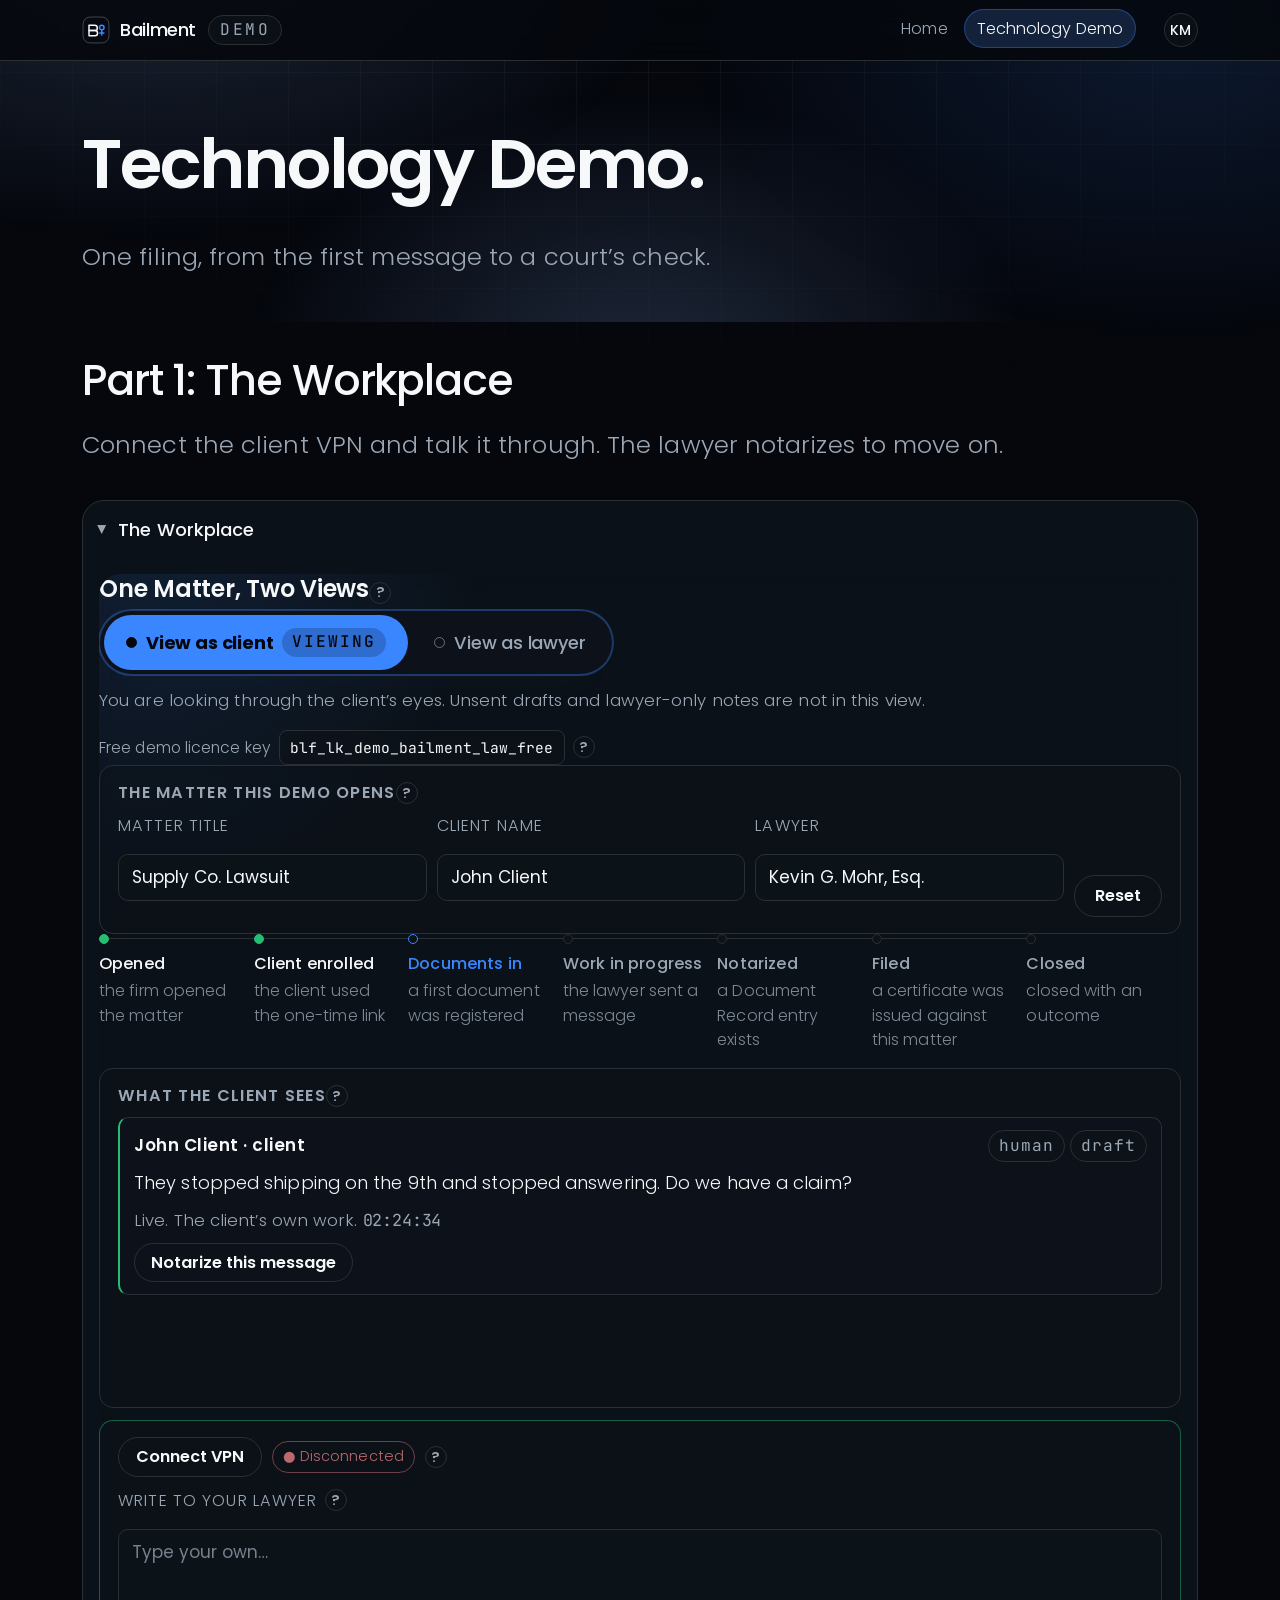
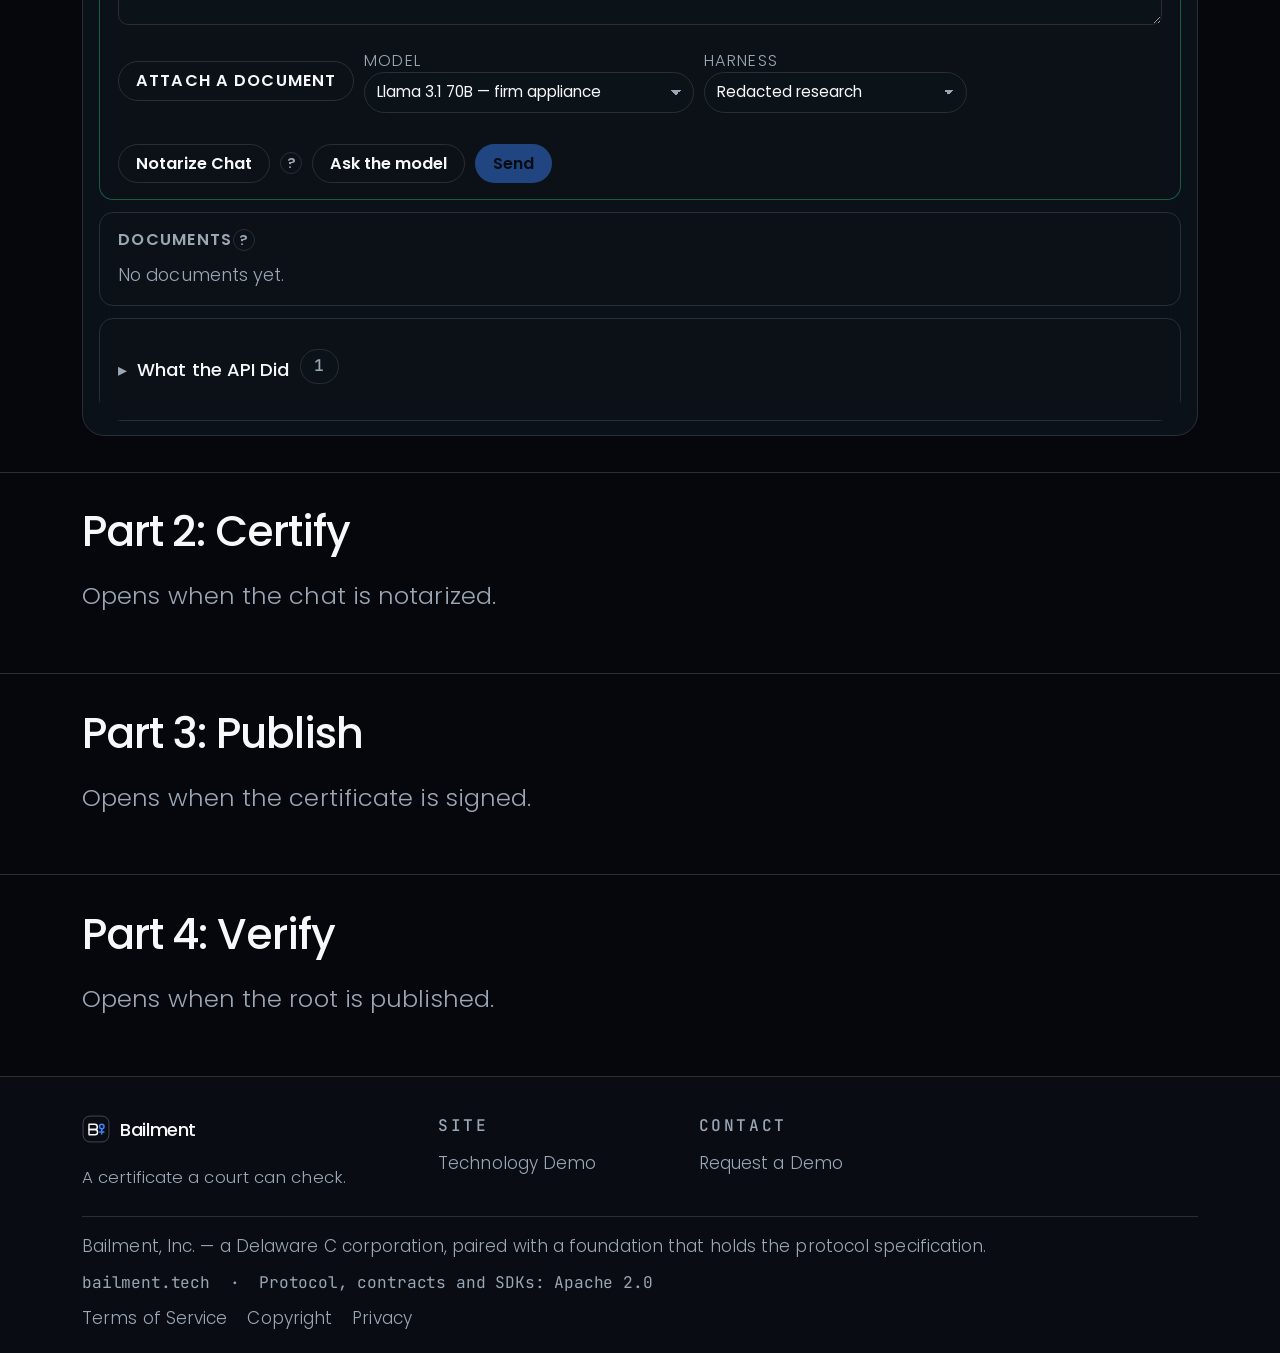
==== commit b5453eb6: "feat: add dynamic chat UX layer (fade-in bubbles, typing indicator)" ====
--- a/all-together.html
+++ b/all-together.html
@@ -165,6 +165,7 @@
   }, 600);
 });
 </script>
+<script src="app/chat-ux.js?v=1"></script>
 <script src="app/profile.js?v=4"></script>
 <script src="app/config.js?v=8"></script>
 </body>
